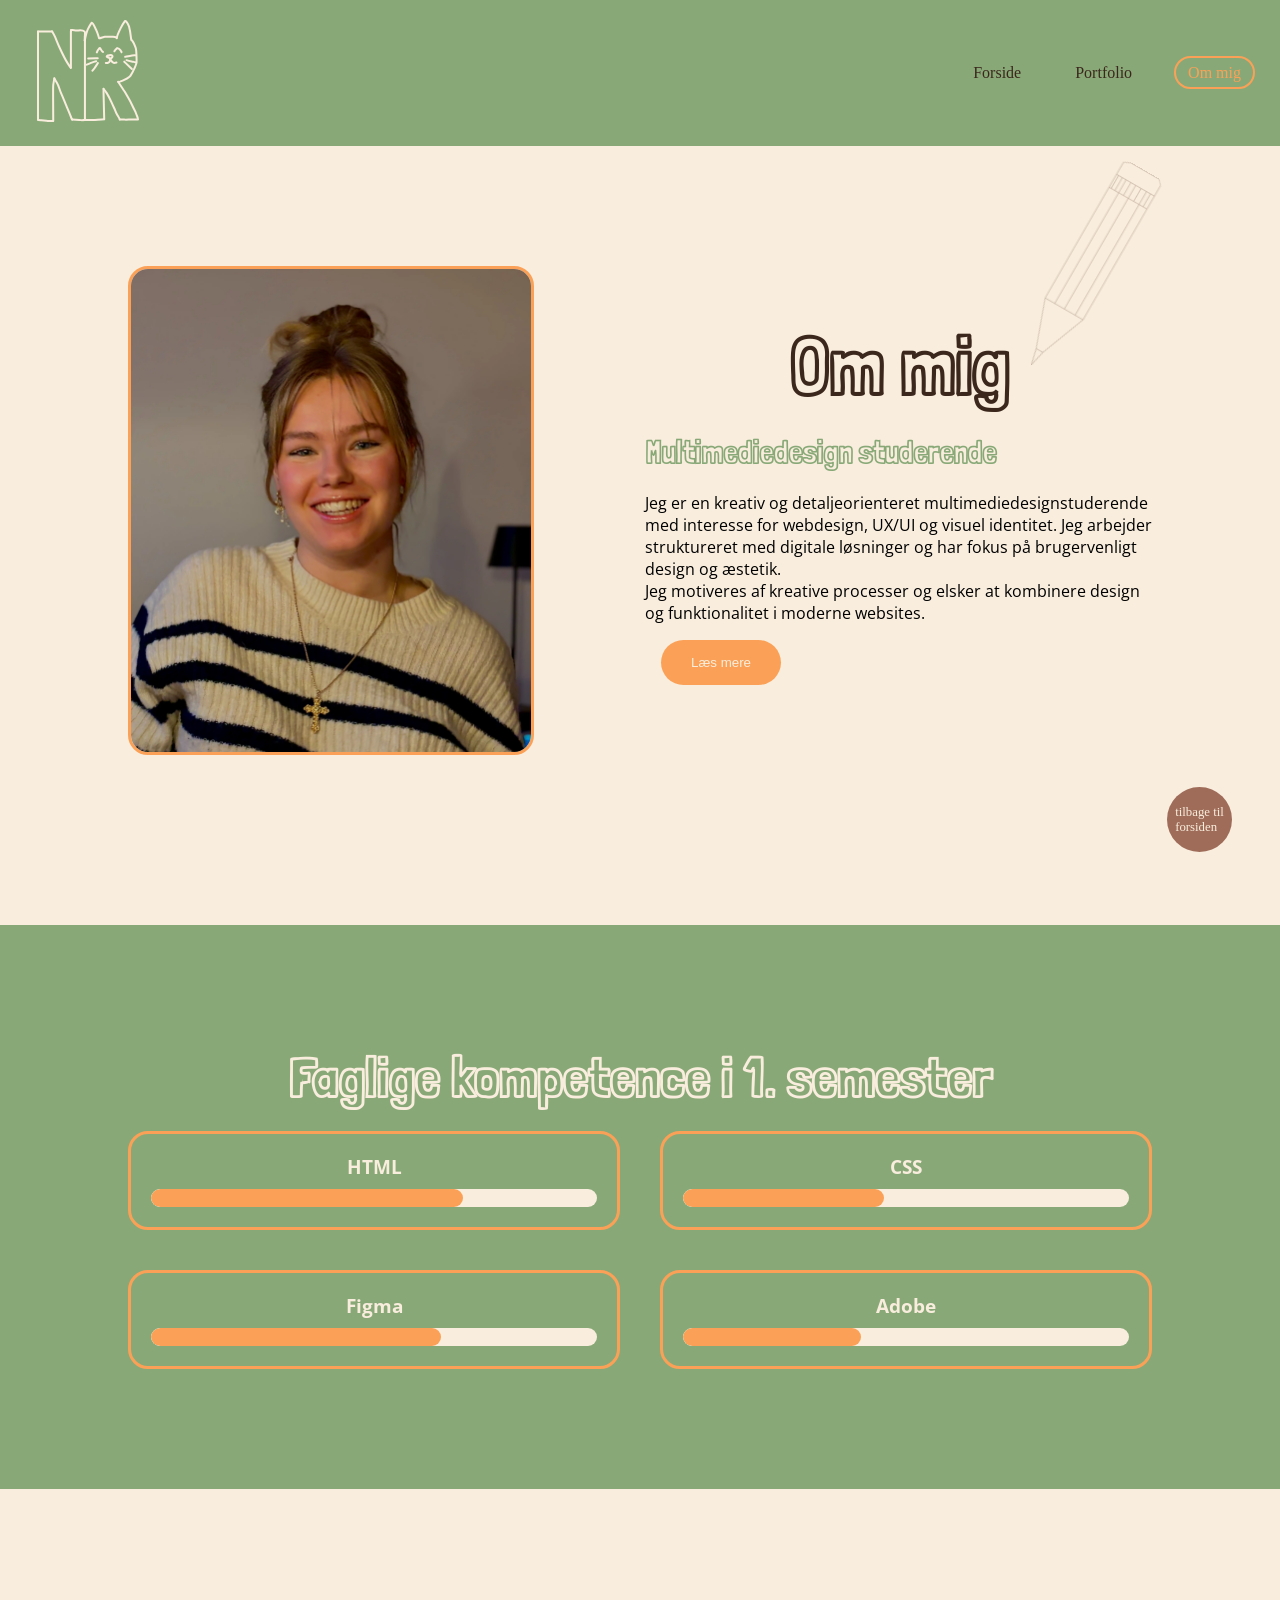
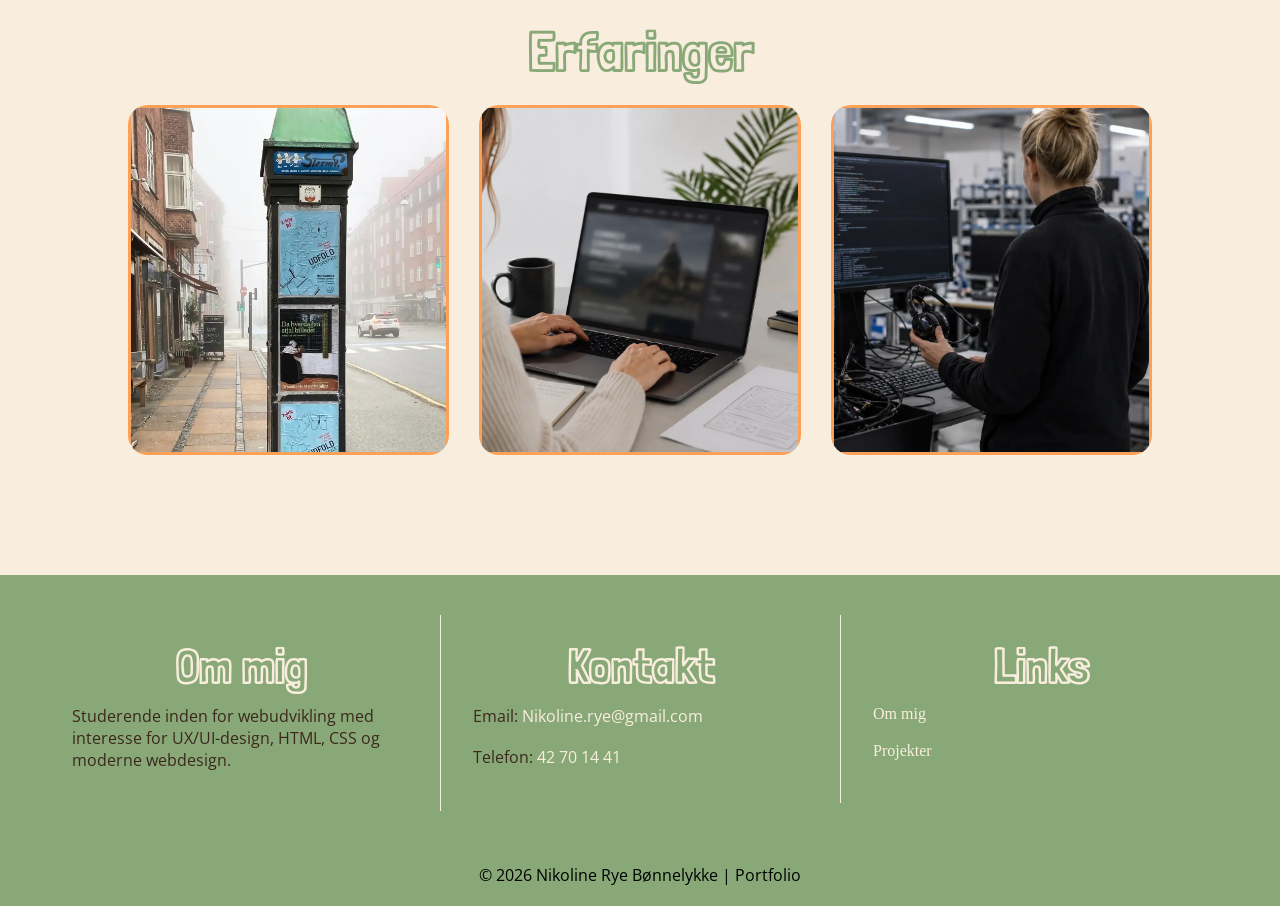
==== om-mig.html @ e0b6332b "Add new profile image and update favicon links across multiple HTML files" ====
<!DOCTYPE html>
<html lang="da">

<head>
    <meta charset="UTF-8">
    <meta name="viewport" content="width=device-width, initial-scale=1.0">

    <title>Portfolio</title>

    <!-- Google Fonts -->
    <link rel="preconnect" href="https://fonts.googleapis.com">
    <link rel="preconnect" href="https://fonts.gstatic.com" crossorigin>
    <link href="https://fonts.googleapis.com/css2?family=Londrina+Outline&display=swap" rel="stylesheet">

    <link rel="preconnect" href="https://fonts.googleapis.com">
    <link rel="preconnect" href="https://fonts.gstatic.com" crossorigin>
    <link href="https://fonts.googleapis.com/css2?family=Open+Sans:ital,wght@0,300..800;1,300..800&display=swap"
        rel="stylesheet">


    <link rel="stylesheet" href="general.css">
    <link rel="stylesheet" href="style.css">
    <link rel="stylesheet" href="burger.css">
    <link rel="stylesheet" href="ommig.css">
    <link rel="icon" type="image/webp"  href="img/kat.webp">
</head>

<body>
    <header class="header">
        <nav class="nav">
            <div class="logo">
                <a href="index.html" aria-label="Gå til forsiden">
                    <svg width="102" height="102" viewBox="0 0 102 102" fill="none" xmlns="http://www.w3.org/2000/svg">
                        <path
                            d="M47.743 20.4476C48.2654 17.8865 49.8294 11.5386 50.7818 9.41805C51.9272 6.86784 53.0078 5.27004 54.1107 3.52959C54.3665 3.12595 54.4786 2.6757 54.7158 2.72143C56.5408 3.07322 57.4393 6.74549 59.3494 10.3191C59.7874 11.2661 60.0985 12.0972 60.5084 13.2928C60.9184 14.4884 61.4176 16.0234 62.1083 18.2194"
                            stroke="black" stroke-width="2" stroke-linecap="round" />
                        <path
                            d="M79.7541 18.2272C79.7884 17.4957 80.3006 14.8927 83.6656 8.12548C85.6965 4.04099 87.279 1.89486 87.7154 1.31406C88.8846 -0.242323 91.171 4.39378 91.9729 6.33094C92.5086 8.25296 93.4986 13.5313 93.9324 17.5037C93.9902 18.0747 94.0758 18.5341 94.2449 19.6762"
                            stroke="black" stroke-width="2" stroke-linecap="round" />
                        <path
                            d="M62.7133 18.2374C63.2188 18.1965 65.4082 17.5014 67.4891 16.8538C68.5334 16.7191 71.7928 16.6357 76.152 16.6868C77.8124 16.7724 78.3528 16.9789 79.6752 17.6877"
                            stroke="black" stroke-width="2" stroke-linecap="round" />
                        <path
                            d="M59.8464 32.3791C59.9934 31.9719 60.92 29.8873 62.2 28.3825C62.4648 28.0711 62.855 28.0813 63.1068 28.229C63.5173 28.7649 64.0916 29.7858 64.8603 30.8508C65.2183 31.2948 65.511 31.543 66.0752 31.962"
                            stroke="black" stroke-width="2" stroke-linecap="round" />
                        <path
                            d="M77.371 31.3162C77.6366 30.8093 78.8972 29.0899 80.2255 28.1293C81.7378 28.5016 82.8919 29.5959 83.3498 30.1782C83.5824 30.5033 83.8154 30.8885 84.5606 32.127"
                            stroke="black" stroke-width="2" stroke-linecap="round" />
                        <path
                            d="M72.6214 35.3517C71.8915 35.3517 70.2428 35.5535 69.8887 36.0146C68.9917 37.1825 72.1832 37.758 73.3742 38.5547C73.9498 38.9397 74.6318 37.8688 75.146 37.2548C75.4023 36.9487 75.5307 36.511 75.4915 36.1529C75.4524 35.7948 75.2116 35.4931 74.9157 35.301C74.6198 35.1089 74.2762 35.0354 73.9028 34.9974C73.5294 34.9593 73.1365 34.959 72.6122 35.4323"
                            stroke="black" stroke-width="2" stroke-linecap="round" />
                        <path
                            d="M73.0412 38.409C73.0412 38.4423 73.0412 39.5469 72.8742 41.2879C72.3733 42.1281 71.5644 42.572 70.6026 42.9562C70.1056 43.0889 69.5905 43.0952 68.8333 42.9515"
                            stroke="black" stroke-width="2" stroke-linecap="round" />
                        <path
                            d="M73.7161 39.1191C73.7161 39.0873 73.7381 39.5462 73.8936 40.4165C74.7982 41.7 75.6693 42.4803 76.5636 42.8235C77.1447 42.953 77.9839 42.9921 79.4726 42.5345"
                            stroke="black" stroke-width="2" stroke-linecap="round" />
                        <path
                            d="M60.7332 38.3691C60.7052 38.3691 60.6773 38.3691 59.1719 38.3691C57.6666 38.3691 54.6846 38.3691 51.1973 38.4569"
                            stroke="black" stroke-width="2" stroke-linecap="round" />
                        <path
                            d="M60.9309 42.9777C60.9186 42.9935 60.9062 43.0092 60.2696 43.9935C59.633 44.9777 58.3726 46.9301 57.4783 48.2267C56.5841 49.5233 56.0942 50.105 55.353 50.7194"
                            stroke="black" stroke-width="2" stroke-linecap="round" />
                        <path
                            d="M59.1865 41.2645C58.4813 41.4016 56.2572 41.9978 54.1227 42.9043C53.5823 43.1391 53.0716 43.347 52.537 43.5565C52.0024 43.766 51.4593 43.9707 49.7502 44.691"
                            stroke="black" stroke-width="2" stroke-linecap="round" />
                        <path
                            d="M87.2613 41.6645C87.2836 41.6859 87.3059 41.7073 88.5077 42.8596C89.7094 44.0119 92.0898 46.2944 94.8691 48.9715"
                            stroke="black" stroke-width="2" stroke-linecap="round" />
                        <path
                            d="M88.1552 36.8572C88.1782 36.8554 88.2012 36.8535 89.4942 36.5865C90.7872 36.3195 93.3494 35.7873 95.1126 35.4965C96.8758 35.2058 97.7623 35.1725 98.9396 35.3825"
                            stroke="black" stroke-width="2" stroke-linecap="round" />
                        <path
                            d="M89.5033 40.1701C90.1836 40.4428 92.3863 41.1562 94.6163 41.5409C95.1828 41.6336 95.7133 41.7337 96.2657 41.8458C96.8182 41.9579 97.3765 42.079 99.1602 42.392"
                            stroke="black" stroke-width="2" stroke-linecap="round" />
                        <path
                            d="M94.5911 20.0082C94.7832 20.2733 95.4788 21.084 96.0089 21.8721C96.9951 23.3382 97.9361 25.9616 98.6175 27.5675C99.1456 28.8124 99.1609 29.8974 99.2643 31.7129C99.3193 32.6779 99.3491 33.4874 99.4397 35.2743C99.6452 39.3233 99.6269 42.2758 99.4338 43.1192C99.1086 44.54 98.4333 46.1873 97.6542 47.9306C95.7744 52.1366 94.2391 54.6142 93.3745 55.8381C92.5254 57.0402 90.4363 58.2704 87.6967 59.7376C86.4171 60.4228 84.8214 61.0346 82.9376 61.6625C82.529 61.7798 82.2592 61.8419 82.0219 61.8919C81.7847 61.942 81.5881 61.9781 81.2008 61.7736"
                            stroke="black" stroke-width="2" stroke-linecap="round" />
                        <path
                            d="M81.2008 61.7736C81.4372 62.1559 82.318 63.4087 84.4154 66.8287C85.8238 69.1253 86.9377 70.5325 87.6017 71.5819C88.7872 73.4555 90.1867 76.0827 91.5431 78.26C92.7767 80.2403 93.6451 81.8218 95.892 86.7642C97.0842 89.3864 97.9253 90.652 98.4513 91.9224C98.9162 93.0455 99.316 94.2668 99.9116 95.6708C100.242 96.5359 100.513 97.2907 100.705 97.8996C100.796 98.2143 100.872 98.5405 100.814 98.6462"
                            stroke="black" stroke-width="2" stroke-linecap="round" />
                        <path
                            d="M101 99.5663C100.986 99.5663 99.5684 99.5663 96.0524 99.5871C91.1901 99.6158 88.151 99.6639 87.728 99.6212C87.5039 99.6067 87.2605 99.6067 86.438 99.5973C85.6154 99.5879 84.2209 99.5691 82.7842 99.5498"
                            stroke="black" stroke-width="2" stroke-linecap="round" />
                        <path
                            d="M82.7843 99.5497C82.6888 99.2136 82.0413 97.926 81.4699 96.8839C80.9335 95.9053 80.4667 95.1898 79.8066 94.0141C79.1233 92.7972 78.6666 91.4727 78.0582 90.0619C77.4885 88.7408 76.2832 86.2679 74.1924 81.6707C71.3108 75.3348 70.4522 74.3697 69.5533 72.8824C68.7202 71.504 68.1118 70.7463 67.5437 70.0611C67.4129 69.8854 67.2825 69.6868 67.1417 69.507C67.0008 69.3272 66.8535 69.1723 66.5505 68.8604"
                            stroke="black" stroke-width="2" stroke-linecap="round" />
                        <path
                            d="M66.5505 68.8604C66.5505 68.9032 66.5505 68.9459 66.5505 69.666C66.5505 70.386 66.5505 71.782 66.6571 76.779C66.7636 81.776 66.9767 90.3317 67.1962 99.1466"
                            stroke="black" stroke-width="2" stroke-linecap="round" />
                        <path
                            d="M67.196 99.1466C66.644 99.1466 64.3511 99.3197 60.5774 99.783C58.5072 100.037 54.8881 100.023 52.8059 100.058C49.6342 99.9647 48.6809 99.9072 47.7152 99.9412C47.3282 99.9753 47.1505 100.043 46.9674 100.114"
                            stroke="black" stroke-width="2" stroke-linecap="round" />
                        <path
                            d="M47.7761 20.407C47.7773 19.4433 47.9139 16.4082 48.0079 13.0847C48.0287 12.3516 47.9168 11.909 47.6479 11.6364C45.1286 9.08231 40.425 11.0571 38.7439 10.4407C37.3849 10.2457 36.4076 10.1015 35.6185 10.0839C35.1597 10.0671 34.5823 10.0345 33.9875 10.001"
                            stroke="black" stroke-width="2" stroke-linecap="round" />
                        <path
                            d="M33.9089 11.4061C33.9089 11.4329 33.9089 11.4596 33.9089 15.3787C33.9089 19.2978 33.9089 27.1083 33.9089 33.1165C33.9089 39.1247 33.9089 43.0939 33.9089 47.8272"
                            stroke="black" stroke-width="2" stroke-linecap="round" />
                        <path
                            d="M33.7202 47.8272C33.4869 47.4317 32.1254 45.5249 30.8996 43.6488C29.3966 41.3487 28.0808 39.4563 22.6389 27.7447C20.5064 23.1553 19.2794 19.7677 18.0548 16.9402C17.3777 15.3559 16.6126 13.8063 15.7485 12.4128C15.512 12.0906 15.2711 11.7535 15.023 11.4061"
                            stroke="black" stroke-width="2" stroke-linecap="round" />
                        <path
                            d="M15.0229 11.4061C14.3386 11.4061 12.3449 11.4061 10.5471 11.4061C8.01561 11.4061 5.59524 11.4061 3.63404 11.4061C2.98414 11.4061 2.00688 11.4061 1 11.4061"
                            stroke="black" stroke-width="2" stroke-linecap="round" />
                        <path
                            d="M16.2392 100.967C16.2392 100.954 16.2392 100.941 16.2203 97.6074C16.2014 94.274 16.1636 87.6204 16.1326 81.8109C16.0762 71.2379 16.1045 65.9916 16.2202 65.1448C16.5669 62.7156 16.9035 60.8662 17.1717 59.4018C17.2379 59.0431 17.2925 58.7084 17.3487 58.3637"
                            stroke="black" stroke-width="2" stroke-linecap="round" />
                        <path
                            d="M17.3493 58.3637C17.5695 58.8855 18.4514 60.4311 19.7703 62.4567C21.575 65.2282 22.5056 69.3443 23.7461 72.3251C25.2889 76.0324 28.0152 82.428 29.3134 85.7323C30.0079 87.5 32.0991 92.1945 33.641 96.1512C33.9026 96.9931 34.1837 97.7074 34.5433 98.4411C34.72 98.7977 34.8851 99.1227 35.1625 99.5923"
                            stroke="black" stroke-width="2" stroke-linecap="round" />
                        <path
                            d="M35.1618 99.5923C36.8162 99.5923 40.8497 99.7128 42.2556 99.9621C42.6271 100.024 43.0367 100.082 44.0128 100.126C44.9889 100.171 46.5191 100.199 48.732 99.8453"
                            stroke="black" stroke-width="2" stroke-linecap="round" />
                        <path
                            d="M47.9393 16.4507C47.9393 16.4837 47.9393 16.5167 47.9393 17.819C47.9393 19.1212 47.9393 21.6918 47.9393 35.0721C47.9393 48.4524 47.9393 72.5645 47.9393 85.3489C47.9393 98.1333 47.9393 98.8592 47.9393 99.6989"
                            stroke="black" stroke-width="2" stroke-linecap="round" />
                        <path
                            d="M1 11.4061C1 13.2255 1 18.3297 1 21.0145C1 24.4523 1 29.2544 1 39.3763C1 52.3874 1 61.6645 1 64.3605C1 72.3673 1 86.6126 1 94.8205C1 95.9642 1 97.2751 1 99.8574"
                            stroke="black" stroke-width="2" stroke-linecap="round" />
                        <path
                            d="M34.0602 10.1263C34.0602 10.1304 34.0602 10.1345 34.0601 10.2743C34.06 10.4141 34.0598 10.6894 34.0127 11.2445"
                            stroke="black" stroke-width="2" stroke-linecap="round" />
                        <path
                            d="M1.19446 100.014C1.68259 100.014 2.93732 100.082 3.76435 100.154C4.28946 100.2 6.39278 100.364 9.23422 100.638C10.7591 100.785 11.311 100.841 11.8536 100.918C12.126 100.954 12.4273 100.977 13.1466 100.991C13.705 101 14.6563 101.011 15.8647 100.976"
                            stroke="black" stroke-width="2" stroke-linecap="round" />
                    </svg>

                </a>
            </div>


            <!-- BURGER MENU -->
            <button class="burger" aria-label="Åbn menu">
                <span class="line"></span>
                <span class="line"></span>
                <span class="line"></span>
            </button>

            <!-- MENU -->
            <ul class="nav-links">
                <li><a href="index.html">Forside</a></li>

                <li class="dropdown">
                    <a href="projekter.html">Portfolio</a>

                    <ul class="dropdown-menu">
                        <!-- Temaer -->
                        <li class="desktop-only"><a href="tema1.html">Tema 1</a></li>
                        <li class="desktop-only"><a href="tema2.html">Tema 2</a></li>
                        <li class="desktop-only"><a href="tema3.html">Tema 3</a></li>
                        <li class="desktop-only"><a href="tema4.html">Tema 4</a></li>
                        <li class="desktop-only"><a href="tema5.html">Tema 5</a></li>
                        <li class="desktop-only"><a href="tema6.html">Tema 6</a></li>
                    </ul>
                </li>

                <li><a href="om-mig.html" class="active">Om mig</a></li>
            </ul>
        </nav>
    </header>
    <main>
        <a href="index.html" class="floating-home">
            tilbage til <br>
            forsiden
        </a>
        <!-- SVG bagrund -->
        <svg class="bg-svg1" height="468" viewBox="0 0 92 468" fill="none" xmlns="http://www.w3.org/2000/svg">
            <path
                d="M39 34.1145L0.5 134.615V400.615M0.5 400.615V431.615M0.5 400.615H10M55 34.1145L91.5 134.615V400.615M91.5 400.615V431.615M91.5 400.615H86.5M91.5 134.615H68.5M0.5 134.615H19.5M39 34.1145L47 0.114521L55 34.1145M39 34.1145H45.5H47H55M19.5 134.615V400.615M19.5 134.615H45.5M19.5 400.615H10M19.5 400.615V431.615M19.5 400.615H32.5M45.5 134.615V400.615M45.5 134.615H68.5M45.5 400.615H57M45.5 400.615H32.5M45.5 400.615V431.615M68.5 134.615V400.615M68.5 400.615H77.5M68.5 400.615V431.615M68.5 400.615H57M0.5 431.615H10M0.5 431.615V457.115L10 467.115H77.5L91.5 460.615V431.615M91.5 431.615H86.5M86.5 400.615V431.615M86.5 400.615H77.5M86.5 431.615H77.5M77.5 400.615V431.615M77.5 431.615H68.5M68.5 431.615H57M57 400.615V431.615M57 431.615H45.5M10 400.615V431.615M10 431.615H19.5M19.5 431.615H32.5M32.5 400.615V431.615M32.5 431.615H45.5"
                stroke="#6B4F3B" />
        </svg>

        <!-- HERO / INTRO -->
        <section class="about-hero">
            <div class="portrait-container">
                <img src="img/portrait.webp" alt="Portræt af mig" class="portrait">
            </div>
            <div class="about-intro">
                <h1>Om mig</h1>
                <h2>Multimediedesign studerende</h2>
                <p>
                    Jeg er en kreativ og detaljeorienteret multimediedesignstuderende
                    med interesse for webdesign, UX/UI og visuel identitet.
                    Jeg arbejder struktureret med digitale løsninger og har fokus på
                    brugervenligt design og æstetik.
                </p>
                <p>
                    Jeg motiveres af kreative processer og elsker at kombinere
                    design og funktionalitet i moderne websites.
                </p>
                <p class="more-text">
                    Mit første semester har været en utrolig stejl og lærerig kurve, hvor jeg har bevæget mig fra de
                    grundlæggende teorier
                    til rent faktisk at kunne bygge funktionelle, digitale løsninger. <br>
                    Jeg har fået en solid forståelse for hele designprocessen – lige fra de indledende faser med
                    research, brugerflows og
                    wireframes, til det visuelle design i mockups og styletiles. Det mest givende har dog været at lære
                    at føre disse
                    designs ud i livet ved hjælp af HTML og CSS. At forstå, hvordan man opbygger et responsivt layout,
                    styrer komplekse
                    gridelementer og skaber dynamiske effekter, har givet mig en helt ny teknisk selvtillid. <br>
                    Semesteret har ikke kun rustet mig med konkrete, praktiske værktøjer, men har også lært mig at tænke
                    som en digital
                    designer: At have øje for detaljen, bevare det visuelle overblik og altid sætte brugeroplevelsen i
                    centrum.
                </p>
                <button class="read-more-btn">Læs mere</button>
            </div>

        </section>

        <!-- FAGLIGE KVALIFIKATIONER -->
        <section class="skills-section">
            <h2>Faglige kompetence i 1. semester</h2>
            <div class="skills-grid">
                <div class="skill-card">
                    <h3>HTML</h3>
                    <div class="skill-bar">
                        <div class="skill-level html"></div>
                    </div>
                </div>
                <div class="skill-card">
                    <h3>CSS</h3>
                    <div class="skill-bar">
                        <div class="skill-level css"></div>
                    </div>
                </div>
                <div class="skill-card">
                    <h3>Figma</h3>
                    <div class="skill-bar">
                        <div class="skill-level figma"></div>
                    </div>
                </div>
                <div class="skill-card">
                    <h3>Adobe</h3>
                    <div class="skill-bar">
                        <div class="skill-level adobe"></div>
                    </div>
                </div>
            </div>

        </section>

        <!-- ERFARINGER -->
        <section class="experience-section">
            <h2>Erfaringer</h2>
            <div class="experience-grid">
                <!-- ERFARING 1 -->
                <div class="experience-card">
                    <img src="img/design-udfold.webp" alt="Design-udfold">
                    <div class="experience-overlay">
                        <h3>Design B</h3>
                        <p>
                            Erfaring med ideudvikling til et GoCard for min gamle HF hvor vi hver især skulle komme med
                            et udkast til et muligt GoCard skolen kunne reklamere med.
                            Min ide og færdige produkt blev udvalgt og var skolens GoCard i skoleåret 2023-24. Jeg lærte
                            om konceptudvikling, målgruppe, idegenerering og prototyper.
                        </p>
                    </div>
                </div>

                <!-- ERFARING 2 -->
                <div class="experience-card">
                    <img src="img/marketing-invisio.webp" alt="marketing hos invisio">
                    <div class="experience-overlay">
                        <h3>Marketing/web</h3>
                        <p>
                           Jeg har været ansat som medhjælper i marketing i firmaet INVISIO, hvor jeg hjalp dem med udskiftning af gamle img filer på deres website til nye. 
                           Jeg hjalp også med oversættelser på deres website samt arbejde med en smule struktur og design i samarbejde med en grafisk designer.
                        </p>
                    </div>
                </div>

                <!-- ERFARING 3 -->
                <div class="experience-card">
                    <img src="img/produktion og test.webp" alt="test afdeling i inviso">
                    <div class="experience-overlay">
                        <h3>Produktion og test</h3>
                        <p>
                            Jeg er ansat i firmaet INVISIO i deres produktionsafdeling og arbejder i test teamet, hvor jeg igennem en kode som en ingeninør har kodet, 
                            tester headsets og kabler, så de kan godkendes og gå videre til udviklingsafdelingen. 
                        </p>
                    </div>
                </div>
            </div>
        </section>
    </main>
    <footer class="footer">
        <div class="footer-content">

            <div class="footer-section">
                <h3>Om mig</h3>
                <p>
                    Studerende inden for webudvikling med interesse for
                    UX/UI-design, HTML, CSS og moderne webdesign.
                </p>
            </div>

            <div class="footer-section">
                <h3>Kontakt</h3>
                <p>Email:
                    <a href="mailto:Nikoline.rye@gmail.com">
                        Nikoline.rye@gmail.com
                    </a>
                </p>
                <p>
                    Telefon:
                    <a href="tel:+4542701441">42 70 14 41</a>
                </p>
            </div>

            <div class="footer-section">
                <h3>Links</h3>
                <ul>
                    <li><a href="om-mig.html">Om mig</a></li>
                    <li><a href="projekter.html">Projekter</a></li>
                </ul>
            </div>

        </div>

        <div class="footer-bottom">
            <p>&copy; 2026 Nikoline Rye Bønnelykke | Portfolio</p>
        </div>
    </footer>
    <script src="script.js"></script>
</body>
---- general.css ----
/* RESET */

* {
  margin: 0;
  padding: 0;
  box-sizing: border-box;
}

img {
  width: 100%;
  height: auto;
  display: block;
  border: 3px solid var(--cream);
}

/* FARVER */

:root {
  --dark-brown: #3c271d;
  --brown: #9f6c59;
  --beige: #f9eddd;
  --cream: #fba157;
  --dusty-green: #88a977;
}

/* font */
h1 {
  font-family: "Londrina Outline", sans-serif;
  font-size: 5rem;
  margin-bottom: 20px;
  color: var(--dark-brown);
  text-align: center;
}
h2 {
  font-family: "Londrina Outline", sans-serif;
  color: var(--dusty-green);
  text-align: center;
  font-size: 3.5rem;
  margin-bottom: 20px;
}

h3 {
  font-family: "Open Sans", sans-serif;
  color: var(--dusty-green);
  text-align: center;
  margin-bottom: 10px;
}
p {
  font-family: "Open Sans", sans-serif;
  color: black;
}

.floating-home {
  position: fixed;
  bottom: 3rem;
  right: 3rem;

  width: 65px;
  height: 65px;

  display: flex;
  justify-content: center;
  align-items: center;

  border-radius: 50%;

  background: var(--brown);
  color: var(--beige);

  font-size: 0.8rem;
  text-decoration: none;

  z-index: 1000;
}

.floating-home:hover {
  background: var(--dusty-green);
  color: var(--beige);
}

/* header */
.header {
  background-color: var(--dusty-green);
  width: 100%;
}

/* BODY */
html,
body {
  height: 100%;
}

body {
  background-color: var(--beige);
  min-height: 100vh;
}

/* logo */
.logo {
  width: 150px;
  height: auto;
}
.logo svg path {
  stroke: var(--beige); /* ændre farven på mit logo igennem svg */
}

/* footer */
.footer {
  padding: 40px 20px 20px;
  background: var(--dusty-green);
}
.footer h3 {
  color: var(--beige);
  font-family: "Londrina Outline", sans-serif;
  font-size: 3rem;
}

.footer-content {
  display: grid;
  grid-template-columns: repeat(3, 1fr);
  max-width: 1200px;
  margin: 0 auto;
  align-items: start;
}

.footer-section {
  padding: 1.5rem 2rem;
  text-align: left; /* align h3, p and lists */
}

/* Skillelinje mellem kolonnerne i footeren.
   Selektoren bruger den tilstødende søskende-selector (+),
   som vælger en `.footer-section`, der står direkte efter
   en anden `.footer-section`. Det betyder, at reglen ikke rammer den første kolonne,
   men kun den anden og tredje kolonne i footeren.
*/
.footer-section + .footer-section {
  border-left: 1px solid var(--beige); 
}

.footer-section p,
.footer-section li {
  margin: 0 0 1.2rem 0;
  color: var(--dark-brown);
}

.footer-section ul {
  list-style: none;
  padding: 0;
}

.footer-section a {
  color: var(--beige);
  text-decoration: none;
}

.footer-section a:hover {
  text-decoration: underline;
}

.footer-bottom {
  text-align: center;
  margin-top: 30px;
  padding-top: 20px;
}

/* mobil */
@media (max-width: 800px) {
  .footer-content {
    grid-template-columns: 1fr;
    text-align: center;
  }
}
---- style.css ----
/* Mobil */
@media (max-width: 800px) {
  h1 {
    font-family: "Londrina Outline", sans-serif;
    font-size: 3rem;
    line-height: 1.1;
    margin-bottom: 20px;
    color: var(--dark-brown);
  }
  h2 {
    font-family: "Londrina Outline", sans-serif;
    text-align: center;
    font-size: 2rem;
  }

  p {
    font-size: 0.7rem;
    font-family: "Open Sans", sans-serif;
  }
}
/* SVG BAGGRUND */
.bg-svg {
  position: absolute;
  opacity: 0.2;
  pointer-events: none;
  z-index: 0;
}

.bg-svg text {
  font-size: 18px;
  fill: var(--brown);
  letter-spacing: 1px;
}

.bg-svg1 {
  position: fixed;
  width: 170%; /* ryk vandret */
  height: 25%; /* størrelse */
  opacity: 0.5;
  rotate: 210deg;
  top: 155px; /* ryk ned */
  pointer-events: none;
  z-index: -1;
}

.bg-svg2 {
  position: fixed;
  width: 150%; /* ryk vandret */
  height: 25%; /* størrelse */
  opacity: 0.5;
  rotate: 60deg;
  top: 130px; /* ryk ned */
  pointer-events: none;
}

.bg-svg3 {
  position: fixed;
  width: 190%; /* ryk vandret */
  height: 15%; /* størrelse */
  opacity: 0.5;
  rotate: 60deg;
  top: 210px; /* ryk ned */
  pointer-events: none;
}

/* HERO */
.hero {
  background-image: url(img/bagrund-forside.webp);
  background-size: cover;
  background-position: center top;
  background-repeat: no-repeat;
  min-height: 60vh;
}

.hero-btn {
  text-decoration: none;
  background: var(--brown);
  color: var(--beige);
  padding: 15px 30px;
  border-radius: 50px;
  transition: 0.3s;
  /* knappen rykkes specifikt */
  position: relative;
  left: 320px;
  top: 370px;
}

.hero-btn:hover {
  background: var(--dusty-green);
}

/* SECTIONS */
section {
  padding: 120px 10%;
}

/* info section */
.info-section {
  display: grid;
  grid-template-columns: 1fr;
  gap: 40px;
  min-height: 90vh;
  align-items: center;
  padding: 120px 10%;
  text-align: left;
  margin-bottom: 80px;
}
.info-section > div:first-child {
  display: flex;
  flex-direction: column;
  justify-content: center;
}

.info-section p h1 {
  max-width: 400px;
  font-size: 1.1rem;
  margin-bottom: 30px;
  color: #3e2c23;
  text-align: center;
}

.info-right {
  display: flex;
  justify-content: center;
}

.info-image {
  width: 380px;
  height: 500px;
  background-image: url("img/forside-section.webp");
  background-size: cover;
  background-position: center;
  border-radius: 30px;
  filter: saturate(0.9) contrast(1.05);
  box-shadow: 0 30px 80px rgba(0, 0, 0, 0.2);
  position: relative;
  border: var(--cream) solid;
}

/* info box knap */
.info-btn {
  display: inline-flex;
  align-items: center;
  justify-content: center;
  width: fit-content;
  text-decoration: none;
  background: var(--brown);
  color: var(--beige);
  padding: 15px 30px;
  border-radius: 50px;
  transition: 0.3s;
}
.info-btn:hover {
  background: var(--dusty-green);
}

/* billede og links til some */

.image-section {
  position: relative;
  display: flex;
  justify-content: center;
  align-items: center;
  background-image: url("img/insta.webp");
  background-position: center;
  background-size: cover;
  background-repeat: no-repeat;
  overflow: hidden;
  min-height: 20rem;
  margin-top: 15rem;
}

.image-section::before {
  content: "";
  position: absolute;
  inset: 0;
  background: inherit;
  filter: blur(5px);
  transform: scale(1.1);
  z-index: 0;
}

.image-section::after {
  content: "";
  position: absolute;
  inset: 0;
  background: rgba(0, 0, 0, 0.4);
  z-index: 1;
}
.social-overlay {
  position: relative;
  z-index: 2;
  display: flex;
  flex-direction: column;
  justify-content: center;
  align-items: center;
  gap: 15px;
}
.social-overlay a {
  color: var(--beige);
  text-decoration: none;
  font-size: 1rem;
  padding: 10px 10px;
  border: 1px solid var(--beige);
  border-radius: 50px;
  transition: 0.3s;
}

/* tema projekter på forsiden */
.cards {
  display: flex;
  gap: 40px;
  justify-content: center;
  flex-wrap: wrap;
}

.card {
  width: 320px;
  border-radius: 20px;
  overflow: hidden;
  background-color: var(--beige);
  box-shadow: 2px 2px 20px #988e7f;
  transition: 0.4s;
}

.card:hover {
  transform: translateY(-10px);
}

.img {
  width: 100%;
  height: 180px;
  padding: 8px;
  box-sizing: border-box;
}

.img img {
  width: 100%;
  height: 100%;
  object-fit: cover;
  display: block;
  border-radius: 8px;
}

.card-content {
  padding: 30px;
}

.card h3 {
  font-size: 2.5rem;
  margin-bottom: 15px;
  color: var(--dusty-green);
  font-family: "Londrina Outline", sans-serif;
}

.card p {
  line-height: 1.7;
  margin-bottom: 25px;
  color: black;
}

.buttons {
  display: flex;
  gap: 10px;
}

.buttons a,
.buttons button {
  padding: 12px 18px;
  border: none;
  border-radius: 10px;
  cursor: pointer;
  text-decoration: none;
  background: var(--brown);
  color: var(--beige);
  transition: 0.3s;
}

.buttons a:hover,
.buttons button:hover {
  background: var(--dusty-green);
}

/* POPUP BAGGRUND */
.popup {
  display: none;
  position: fixed;
  top: 0;
  left: 0;
  width: 100%;
  height: 100%;
  background: #3e2c2396;
  justify-content: center;
  align-items: center;
  z-index: 9999;
}

/* SELVE BOXEN */

.popup-content {
  background: var(--beige);
  padding: 2rem;
  border-radius: 20px;
  width: 90%;
  max-width: 500px;
  min-height: 500px;
}

/* KNAP */
.popup-btn {
  display: block;
  margin: 1.5rem;
  padding: 12px;
  border-radius: 10px;
  background: var(--brown);
  color: var(--beige); /* tekstfarven, så den kan læses */
  text-decoration: none;
  transition: 0.3s ease;
  text-align: center;
}

.popup-btn:hover {
  background: var(--dusty-green);
}

/**************** DESKTOP ****************************/

@media (min-width: 800px) {
  /* SVG BAGGRUND */
  .bg-svg {
    position: absolute;
    top: 1500px; /* ryk den ned */
    opacity: 0.5;
    pointer-events: none;
  }
  .bg-svg text {
    font-size: 18px;
    fill: var(--brown);
    letter-spacing: 1px;
  }

  /* hero */
  .hero {
    min-height: 90vh;
    display: flex;
    justify-content: center;
    align-items: center;
    text-align: center;
    padding: 50px 20px;

    /* bagrund på forsiden */
    background-image: url("img/image.webp");
    background-size: cover;
    background-position: center;
    background-repeat: no-repeat;
  }
  .hero-btn {
    text-decoration: none;
    background: var(--brown);
    color: var(--beige);
    padding: 15px 30px;
    border-radius: 50px;
    transition: 0.3s;
    /* knappen rykkes specifikt */
    position: relative;
    left: 130px;
    top: 160px;
  }

  /* info section */
  .info-section {
    display: grid;
    grid-template-columns: 1fr 1fr;
    min-height: 90vh;
    align-items: center;
    padding: 120px 10%;
    text-align: left;
  }
  .info-title {
    font-size: 4rem;
    line-height: 1;
    color: var(--brown);
    position: relative;
    text-align: left;
  }

  .info-text {
    max-width: 400px;
    font-size: 1.1rem;
    color: var(--dark-brown);
    position: relative;
    text-align: left;
  }

  .info-right img {
    width: 380px;
    height: 500px;
    object-fit: cover;
    border-radius: 30px;
    border: var(--cream) solid;
    display: block;
  }
  /* info box knap */
  .info-btn {
    position: relative;
    left: 815px;
    z-index: 1;
  }

  /* billede og links til some */
  .social-overlay a:hover {
    background: transparent;
    color: var(--cream);
  }
  .image-section {
    min-height: 450px;
  }

  .social-overlay {
    display: flex;
    justify-content: center;
    gap: 40px;
  }

  .social-overlay a {
    font-size: 1.2rem;
  }

  /* projects */

  .cards {
    display: grid;
    grid-template-columns: 1fr 1fr 1fr;
    margin: 5rem;
    margin-top: 5rem;
  }
}
---- burger.css ----
/* NAVIGATION menu */

nav {
  display: flex;
  justify-content: space-between;
  align-items: center;
  padding: 25px;
}

nav ul {
  display: flex;
  list-style: none; /* fjerner punkter foran links */
  gap: 30px;
}

nav a {
  text-decoration: none;
  color: var(--dark-brown);
  font-weight: 500;
  transition: 0.3s;
  padding: 6px 12px;
  border-radius: 999px;
}

nav a.active {
  border: 2px solid var(--cream);
  color: var(--cream);
}

nav a:hover {
  color: var(--beige);
}

/* Dropdown menu */
.dropdown {
  position: relative;
}

.dropdown-menu {
  opacity: 0;
  visibility: hidden;
  position: absolute;
  background-color: var(--brown);
  min-width: 180px;
  padding: 0.1rem;
  list-style: none;
  z-index: 999;
  transition: 0.3s ease;
  display: flex;
  flex-direction: column; /* GØR DEN LODRET */
}

.dropdown-menu li a {
  display: block;
  padding: 0.2rem;
  color: var(--beige);
  text-decoration: none;
}

.dropdown-menu li a:hover {
  background-color: var(--dusty-green);
}

.dropdown:hover .dropdown-menu {
  opacity: 1;
  visibility: visible;
}

/*********** NAVIGATION (DESKTOP) ******************/
header {
  position: sticky;
  top: 0;
  background: rgba(245, 230, 211, 0.9);
  backdrop-filter: blur(10px);
  z-index: 100;
}

.nav {
  display: flex;
  justify-content: space-between;
  align-items: center;
  padding: 20px 25px;
}

/************* BURGER (DEFAULT HIDDEN) *****************/
.burger {
  width: 30px;
  height: 20px;
  cursor: pointer;
  display: none;
  background: transparent;
  border: none;
  flex-direction: column;
  justify-content: space-between;
}

.burger .line {
  width: 100%;
  height: 2px;
  background: var(--dark-brown);
  transition: 0.3s ease;
}

/*************** MOBILE **********************/
@media (max-width: 800px) {
  .desktop-only {
    display: none;
  }

  .nav-links {
    display: none;
    position: absolute;
    top: 70px;
    right: 0;
    flex-direction: column;
    background: var(--beige);
    width: 220px;
    padding: 20px;
    gap: 20px;
    z-index: 99;
  }

  .burger {
    display: flex;
  }

  nav.active .nav-links {
    display: flex;
  }

  nav.active .nav-links li {
    text-align: right;
  }

  nav.active .nav-links a {
    font-size: 18px;
    color: var(--dark-brown);
  }

  .burger.active .line:nth-child(1) {
    transform: rotate(45deg) translate(5px, 5px);
  }

  .burger.active .line:nth-child(2) {
    opacity: 0;
  }

  .burger.active .line:nth-child(3) {
    transform: rotate(-45deg) translate(5px, -5px);
  }
}
---- ommig.css ----
/* portrait */
.portrait {
  width: 80%;
  border-radius: 20px; /* afrunder hjørner */
  object-fit: cover;
  border: 3px solid var(--cream);
}

/* about me */

.about-intro h2 {
    font-size: 2rem;
    text-align: left;
}
/* læs mere */
.more-text {
  display: none;
}

/* 2. Denne klasse vil JavaScript give teksten, når man klikker */
.more-text.show {
  display: block;
}

/* Din knap-styling (behold bare denne) */
.read-more-btn {
  text-decoration: none;
  background: var(--cream);
  color: var(--beige);
  padding: 15px 30px;
  border-radius: 50px;
  transition: 0.3s;
  border: 0rem;
  font-family: sans-serif;
  margin: 1rem;
  cursor: pointer; /* Gør at musen bliver til en hånd, når man holder over */
}
.read-more-btn:hover {
  background: #af703c;
}

/* erfarings kort */
.experience-overlay {
  position: absolute;
  inset: 0;

  background: rgba(62, 44, 35, 0.6);
  color: white;

  display: grid;
  place-content: center;
  text-align: center;

  padding: 20px;

  opacity: 1;
  transition: none;
}

/* SKILLS */

.skills-section {
  margin-bottom: 10px;
  background-color: var(--dusty-green);
  width: 100%;
  padding: 120px 10%; 
  z-index: 1;
}
.skills-section h2 {
    color: var(--beige);
}
.skills-grid {
  display: grid;
  gap: 40px;
}

.skill-card {
  background: var(--dusty-green);
  padding: 20px;
  border-radius: 20px;
  backdrop-filter: blur(10px);
  border: 3px solid var(--cream);
}

/* BARS */
.skill-bar {
  width: 100%;
  height: 18px;
  background: var(--beige);
  border-radius: 20px;
  overflow: hidden;
}

.skill-level {
  height: 100%;
  background: var(--cream);
  border-radius: 20px;
}
.skill-card h3 {
  color: var(--beige);
}

/* PROCENTER */

.html {
  width: 70%;
}

.css {
  width: 45%;
}

.figma {
  width: 65%;
}

.adobe {
  width: 40%;
}


/*  OM MIG desktop  */
@media (min-width: 800px) {
  .skills-grid {
    grid-template-columns: repeat(2, 1fr);
  }

  .experience-grid {
    grid-template-columns: repeat(3, 1fr);
  }
  .about-hero {
    display: grid;
    gap: 10px;
    align-items: center;
    margin-bottom: 50px;
    grid-template-columns: 1fr 1fr;
  }
} /* End of media query */

/* ERFARINGER */
.experience-grid {
  display: grid;
  gap: 30px;
}

.experience-card {
  position: relative;
  overflow: hidden;
  border-radius: 20px;
}

.experience-card img {
  width: 100%;
  height: 350px;
  object-fit: cover;
  display: block;
}
.experience-card p {
  color: var(--beige);
}
/* OVERLAY */
.experience-overlay {
  position: absolute;
  inset: 0;
  background: rgba(62, 44, 35, 0.75);
  color: white;
  display: grid;
  place-content: center;
  text-align: center;
  padding: 30px;
  opacity: 1;
  transition: none;
}
.experience-card:hover .experience-overlay {
  opacity: 1;
}

@media (min-width: 800px) {
  .experience-overlay {
    opacity: 0;
    transition: 0.4s ease;
  }
  .experience-card:hover .experience-overlay {
    opacity: 1;
  }
}
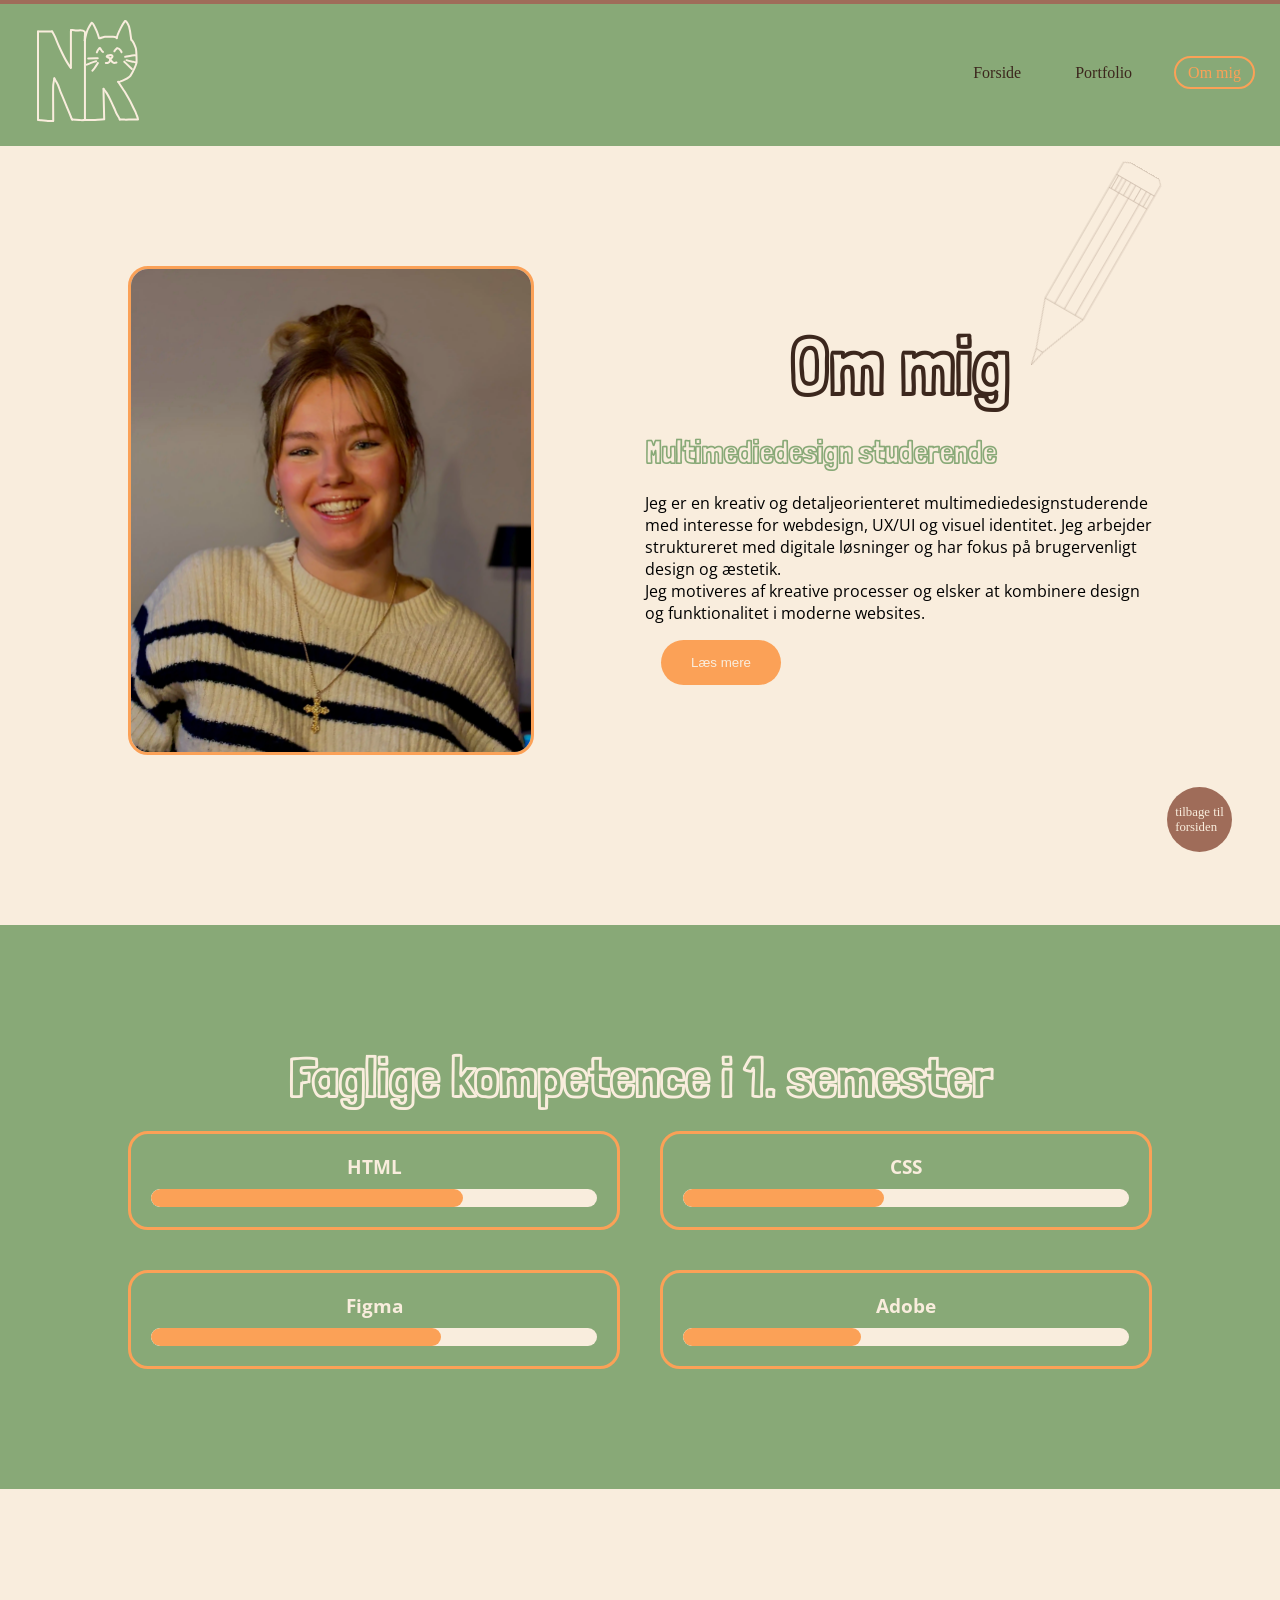
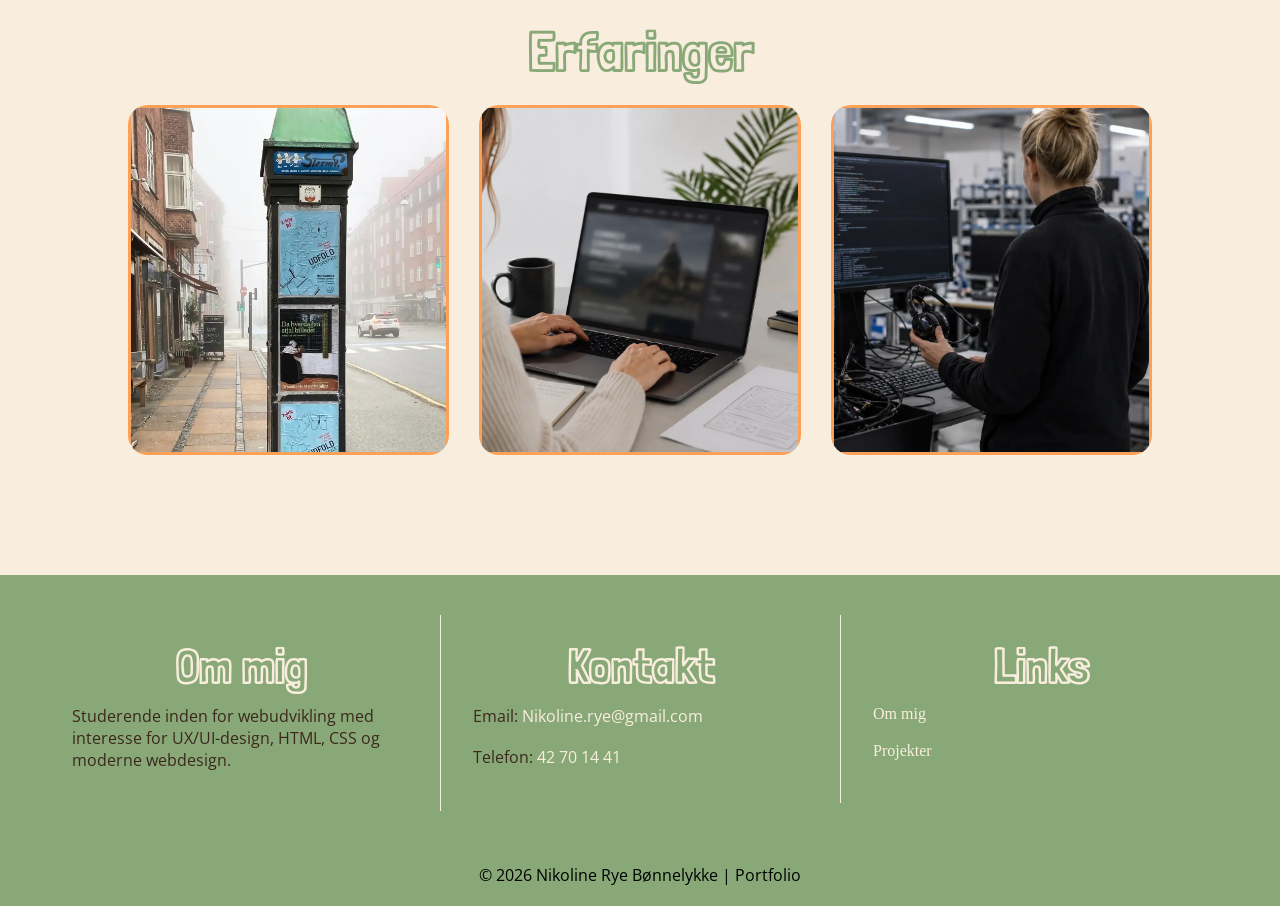
==== commit 6eafeaaa: "Refactor HTML structure and improve content formatting across multiple theme files; add missing newl" ====
--- a/om-mig.html
+++ b/om-mig.html
@@ -22,7 +22,7 @@
     <link rel="stylesheet" href="style.css">
     <link rel="stylesheet" href="burger.css">
     <link rel="stylesheet" href="ommig.css">
-    <link rel="icon" type="image/webp"  href="img/kat.webp">
+    <link rel="icon" type="image/webp" href="img/kat.webp">
 </head>
 
 <body>
@@ -266,8 +266,10 @@
                     <div class="experience-overlay">
                         <h3>Marketing/web</h3>
                         <p>
-                           Jeg har været ansat som medhjælper i marketing i firmaet INVISIO, hvor jeg hjalp dem med udskiftning af gamle img filer på deres website til nye. 
-                           Jeg hjalp også med oversættelser på deres website samt arbejde med en smule struktur og design i samarbejde med en grafisk designer.
+                            Jeg har været ansat som medhjælper i marketing i firmaet INVISIO, hvor jeg hjalp dem med
+                            udskiftning af gamle img filer på deres website til nye.
+                            Jeg hjalp også med oversættelser på deres website samt arbejde med en smule struktur og
+                            design i samarbejde med en grafisk designer.
                         </p>
                     </div>
                 </div>
@@ -278,8 +280,9 @@
                     <div class="experience-overlay">
                         <h3>Produktion og test</h3>
                         <p>
-                            Jeg er ansat i firmaet INVISIO i deres produktionsafdeling og arbejder i test teamet, hvor jeg igennem en kode som en ingeninør har kodet, 
-                            tester headsets og kabler, så de kan godkendes og gå videre til udviklingsafdelingen. 
+                            Jeg er ansat i firmaet INVISIO i deres produktionsafdeling og arbejder i test teamet, hvor
+                            jeg igennem en kode som en ingeninør har kodet,
+                            tester headsets og kabler, så de kan godkendes og gå videre til udviklingsafdelingen.
                         </p>
                     </div>
                 </div>
--- a/general.css
+++ b/general.css
@@ -50,6 +50,25 @@
   color: black;
 }
 
+/* scroll - hvor langt du er nået på siden */
+html::before {
+  content: "";
+  inset: 0;
+  position: fixed;
+  background-color: var(--brown);
+  block-size: 4px;
+  animation: sizeprogress linear both;
+  animation-timeline: scroll();
+  transform-origin: 0 0;
+  z-index: 1000;
+}
+@keyframes sizeprogress {
+  from {
+    scale: 0 1;
+  }
+}
+
+/* knap der viser dig tilbage til forsiden */
 .floating-home {
   position: fixed;
   bottom: 3rem;
@@ -135,7 +154,7 @@
    men kun den anden og tredje kolonne i footeren.
 */
 .footer-section + .footer-section {
-  border-left: 1px solid var(--beige); 
+  border-left: 1px solid var(--beige);
 }
 
 .footer-section p,
--- a/ommig.css
+++ b/ommig.css
@@ -9,8 +9,8 @@
 /* about me */
 
 .about-intro h2 {
-    font-size: 2rem;
-    text-align: left;
+  font-size: 2rem;
+  text-align: left;
 }
 /* læs mere */
 .more-text {
@@ -63,11 +63,11 @@
   margin-bottom: 10px;
   background-color: var(--dusty-green);
   width: 100%;
-  padding: 120px 10%; 
+  padding: 120px 10%;
   z-index: 1;
 }
 .skills-section h2 {
-    color: var(--beige);
+  color: var(--beige);
 }
 .skills-grid {
   display: grid;
@@ -117,7 +117,6 @@
 .adobe {
   width: 40%;
 }
-
 
 /*  OM MIG desktop  */
 @media (min-width: 800px) {
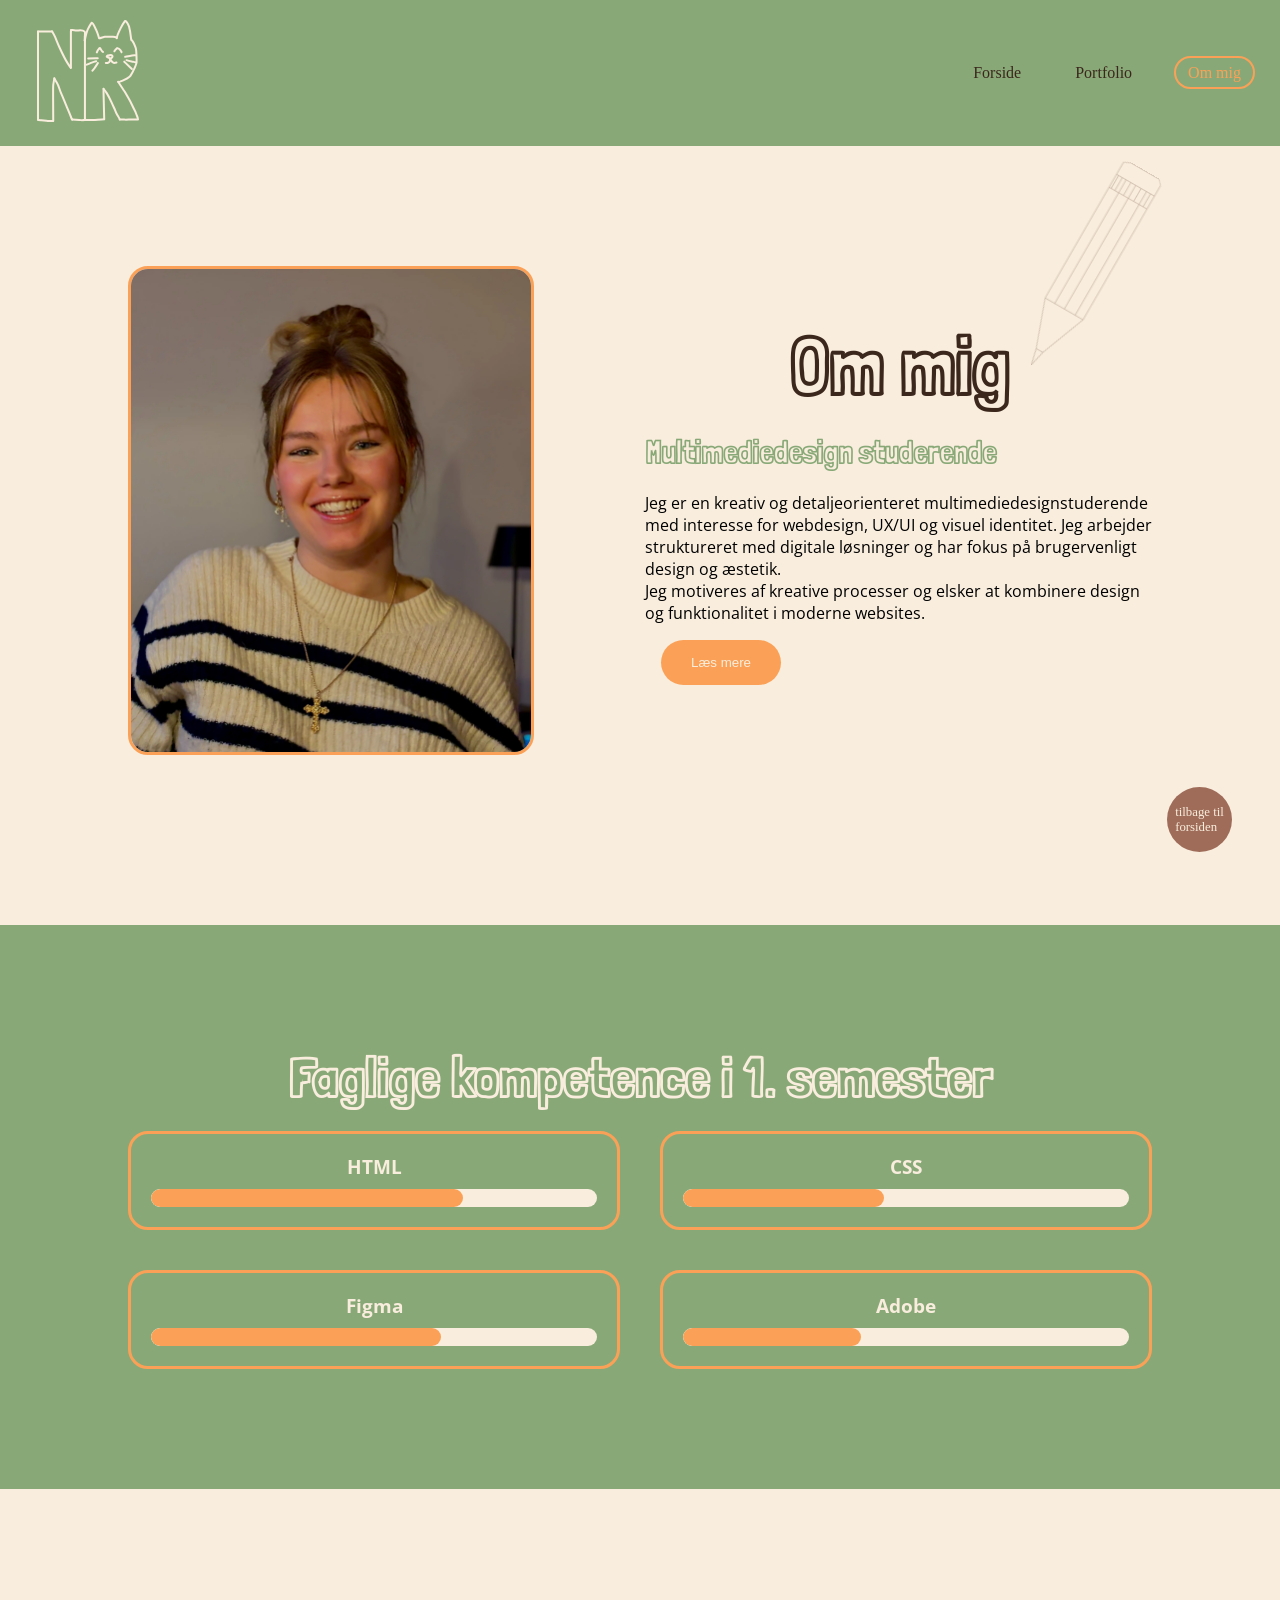
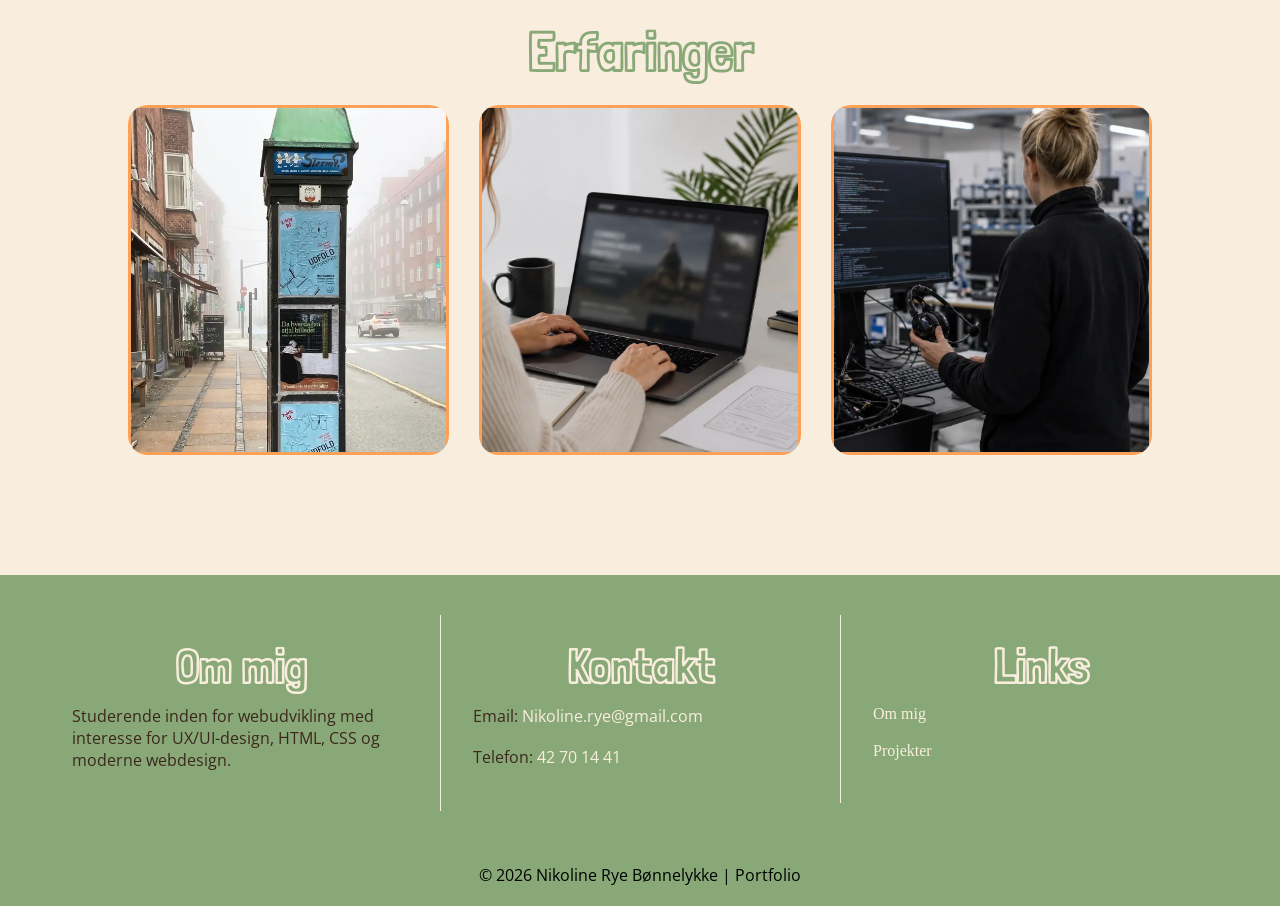
==== commit 812f54d5: "Add scroll progress bar and update image dimensions in temaer.css for improved layout" ====
--- a/om-mig.html
+++ b/om-mig.html
@@ -26,6 +26,9 @@
 </head>
 
 <body>
+    <!-- scroll bar -->
+    <div class="progress-bar"></div>
+
     <header class="header">
         <nav class="nav">
             <div class="logo">
--- a/general.css
+++ b/general.css
@@ -50,7 +50,7 @@
   color: black;
 }
 
-/* scroll - hvor langt du er nået på siden */
+/* scroll - hvor langt du er nået på siden 
 html::before {
   content: "";
   inset: 0;
@@ -67,6 +67,17 @@
     scale: 0 1;
   }
 }
+*/
+
+.progress-bar {
+  position: fixed;
+  top: 0;
+  left: 0;
+  width: 0%;
+  height: 4px;
+  background-color: var(--brown);
+  z-index: 9999;
+}
 
 /* knap der viser dig tilbage til forsiden */
 .floating-home {
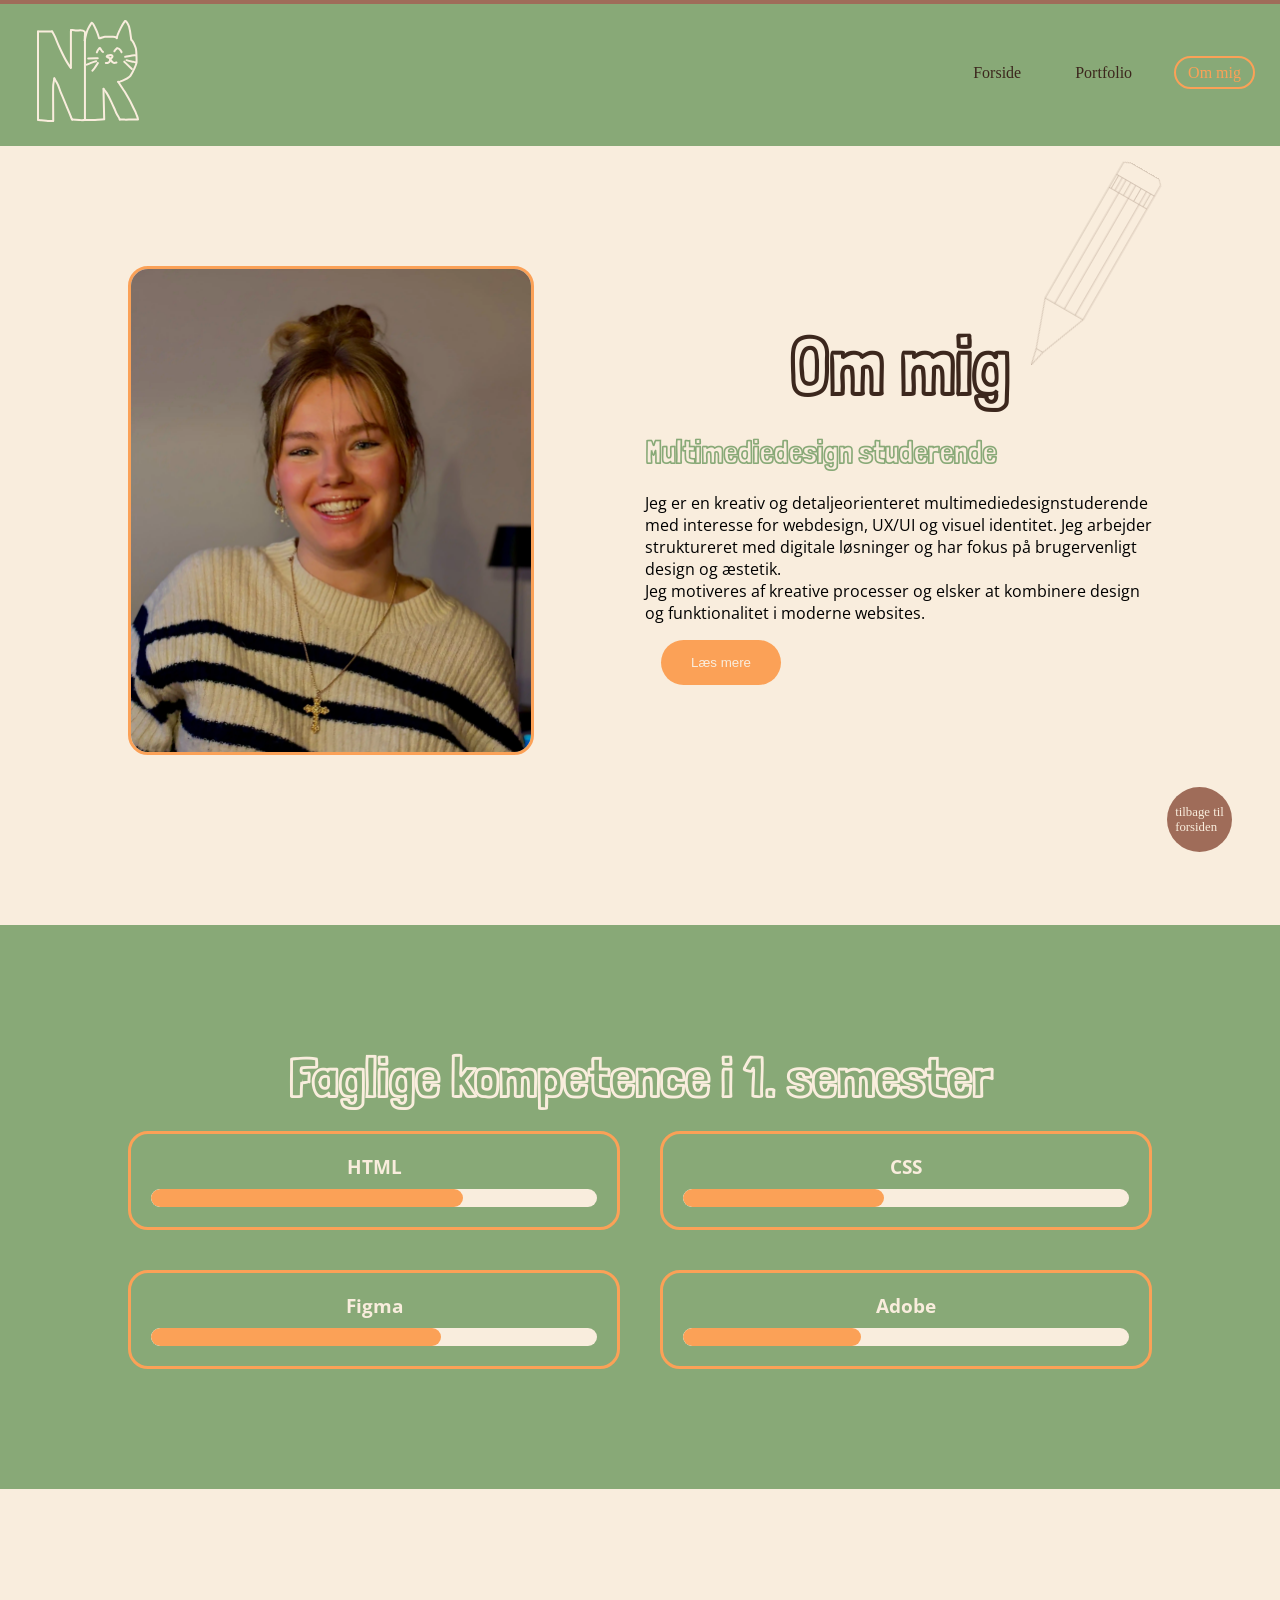
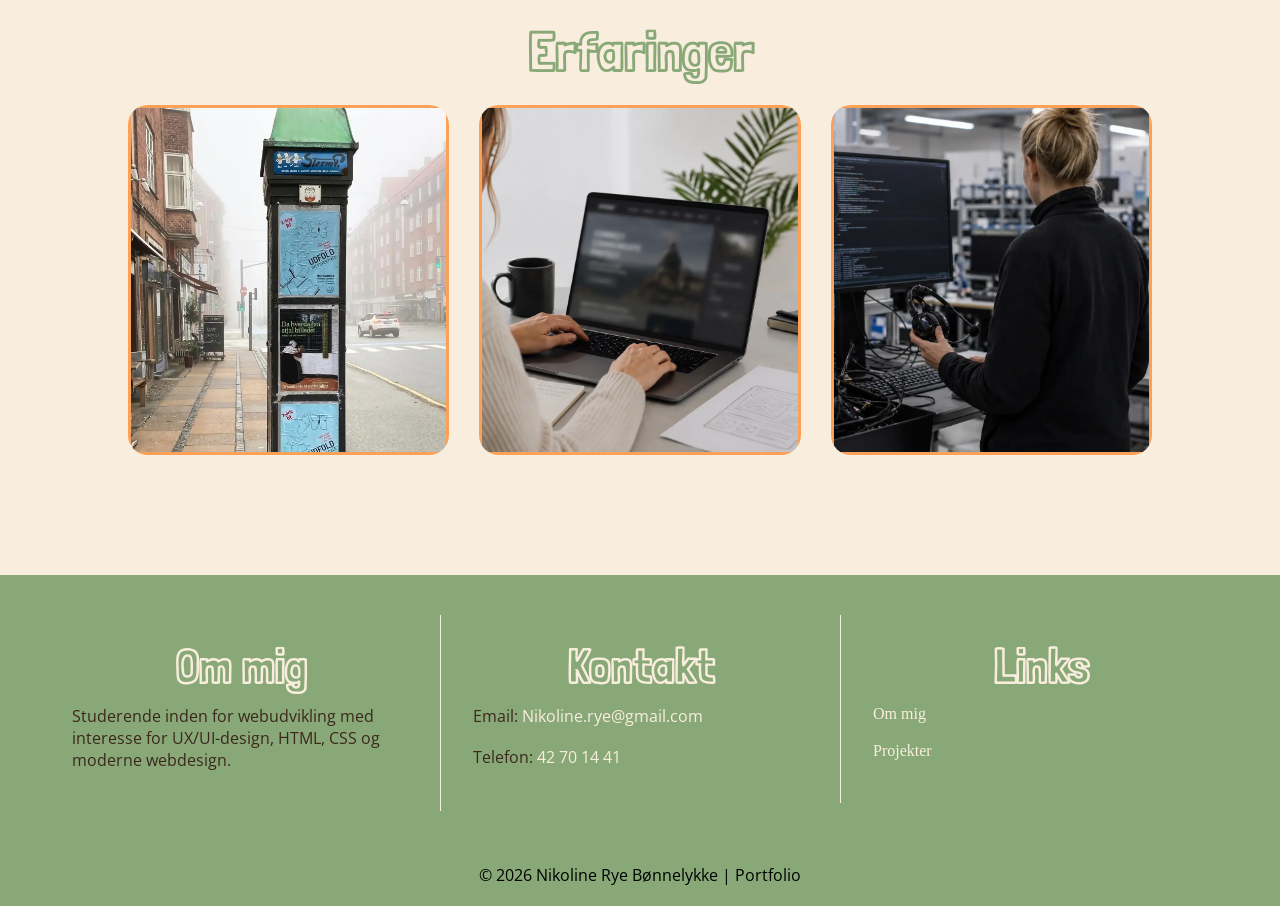
==== commit 55a5b92b: "Remove scroll progress bar implementation from HTML and CSS files for cleaner layout" ====
--- a/om-mig.html
+++ b/om-mig.html
@@ -26,8 +26,7 @@
 </head>
 
 <body>
-    <!-- scroll bar -->
-    <div class="progress-bar"></div>
+
 
     <header class="header">
         <nav class="nav">
--- a/general.css
+++ b/general.css
@@ -50,7 +50,7 @@
   color: black;
 }
 
-/* scroll - hvor langt du er nået på siden 
+/* scroll - hvor langt du er nået på siden */
 html::before {
   content: "";
   inset: 0;
@@ -66,17 +66,6 @@
   from {
     scale: 0 1;
   }
-}
-*/
-
-.progress-bar {
-  position: fixed;
-  top: 0;
-  left: 0;
-  width: 0%;
-  height: 4px;
-  background-color: var(--brown);
-  z-index: 9999;
 }
 
 /* knap der viser dig tilbage til forsiden */
--- a/style.css
+++ b/style.css
@@ -24,6 +24,8 @@
   opacity: 0.2;
   pointer-events: none;
   z-index: 0;
+  margin-top: 5rem;
+  margin-bottom: 5rem;
 }
 
 .bg-svg text {
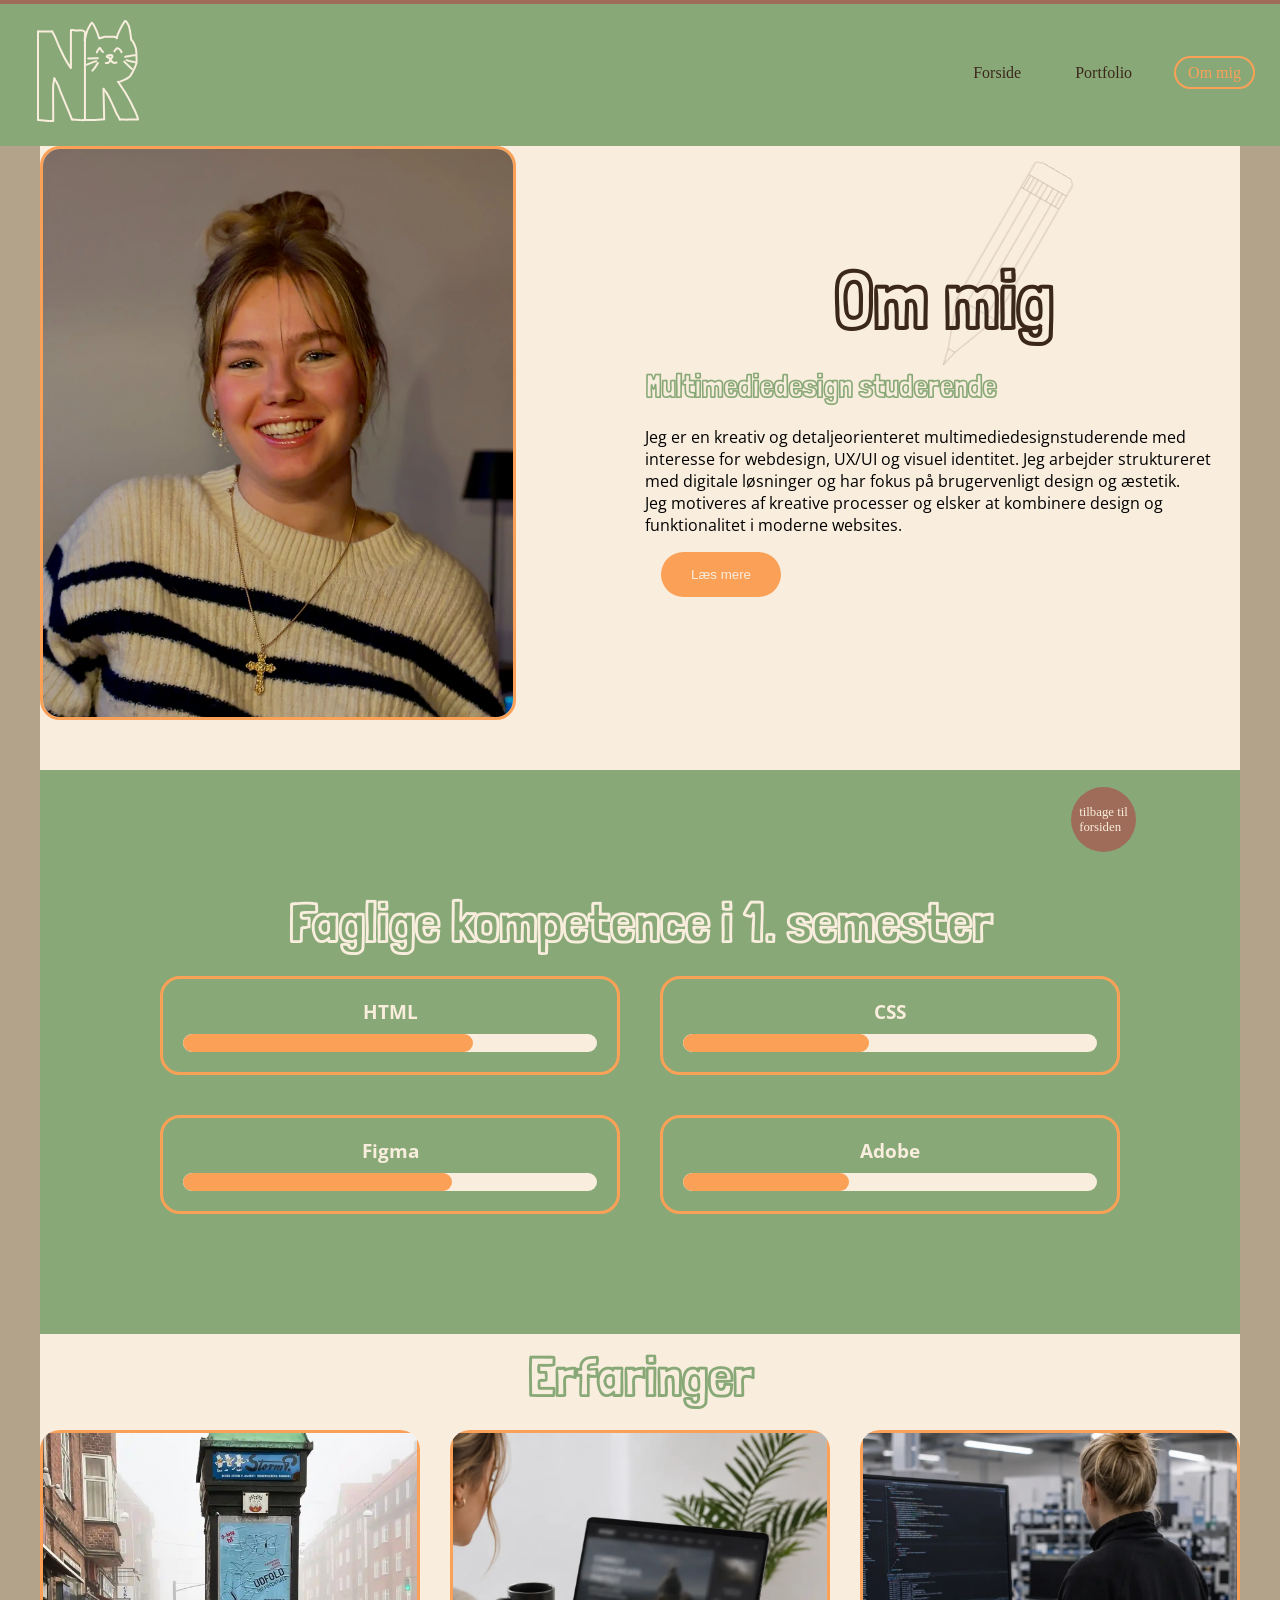
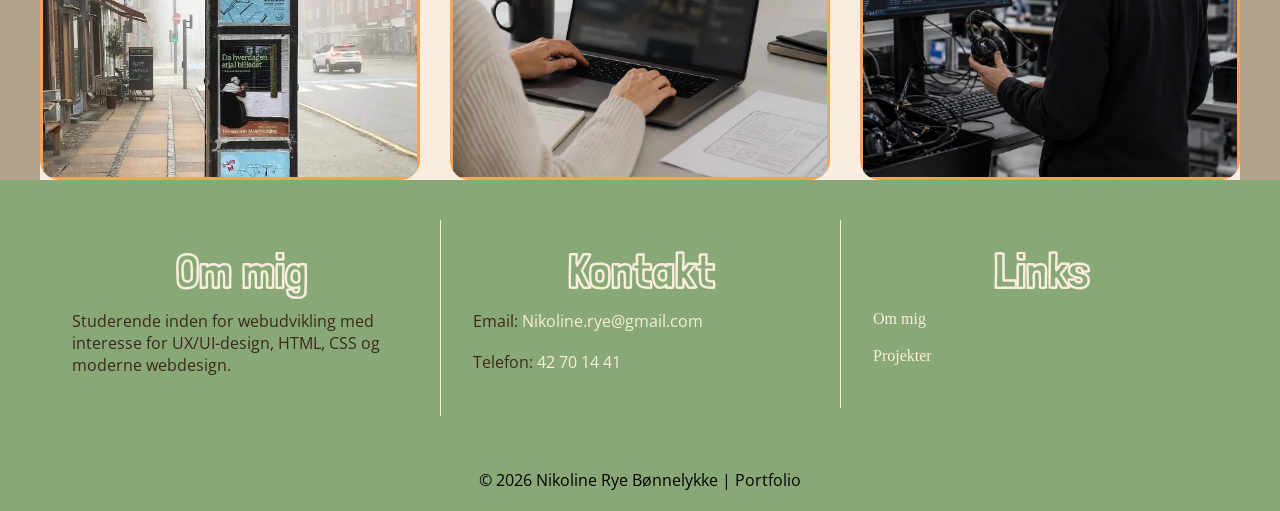
==== commit af6bd861: "Update viewport meta tag with descriptive content for improved SEO and clarity; adjust CSS for read-" ====
--- a/om-mig.html
+++ b/om-mig.html
@@ -3,7 +3,9 @@
 
 <head>
     <meta charset="UTF-8">
-    <meta name="viewport" content="width=device-width, initial-scale=1.0">
+    <meta name="viewport"
+        content="Portefølje af Nikoline Rye B. Se mine projekter og designprocesser inden for webudvikling og digitalt design fra dette semester.">
+
 
     <title>Portfolio</title>
 
@@ -283,7 +285,7 @@
                         <h3>Produktion og test</h3>
                         <p>
                             Jeg er ansat i firmaet INVISIO i deres produktionsafdeling og arbejder i test teamet, hvor
-                            jeg igennem en kode som en ingeninør har kodet,
+                            jeg igennem et program som en ingeninør har programeret,
                             tester headsets og kabler, så de kan godkendes og gå videre til udviklingsafdelingen.
                         </p>
                     </div>
--- a/general.css
+++ b/general.css
@@ -68,11 +68,68 @@
   }
 }
 
+/* SVG BAGGRUNDe */
+.bg-svg {
+  position: absolute;
+  top: 10%; /* Juster denne procent for at rykke bølgen op/ned i din main */
+  left: 0;
+  width: 100%; /* Strækker bølgen ud til kanterne */
+  height: auto; /* Bevarer proportionerne, så teksten ikke bliver strukket grimt */
+  opacity: 0.2;
+  pointer-events: none;
+  z-index: 0; /* Lægger den i baggrunden */
+}
+
+.bg-svg text {
+  font-size: 18px;
+  fill: var(--brown);
+  letter-spacing: 1px;
+}
+
+/* om mig */
+.bg-svg1 {
+  position: fixed;
+  width: 150%; /* ryk vandret */
+  height: 25%; /* størrelse */
+  opacity: 0.5;
+  rotate: 210deg;
+  top: 155px; /* ryk ned */
+  pointer-events: none;
+}
+
+/* projekter */
+.bg-svg2 {
+  position: fixed;
+  width: 150%; /* ryk vandret */
+  height: 25%; /* størrelse */
+  opacity: 0.5;
+  rotate: 90deg;
+  top: 155px; /* ryk ned */
+  pointer-events: none;
+  z-index: 1;
+}
+
+/* tema */
+.bg-svg3 {
+  position: fixed;
+  width: 160%; /* ryk vandret */
+  height: 10%; /* størrelse */
+  opacity: 0.5;
+  rotate: 60deg;
+  top: 210px; /* ryk ned */
+  pointer-events: none;
+}
+
+main > *:not(svg) {
+  position: relative;
+  z-index: 10; /* Lægger alt tekst/indhold øverst */
+}
+
 /* knap der viser dig tilbage til forsiden */
 .floating-home {
   position: fixed;
   bottom: 3rem;
-  right: 3rem;
+  right: 9rem;
 
   width: 65px;
   height: 65px;
@@ -95,23 +152,31 @@
 .floating-home:hover {
   background: var(--dusty-green);
   color: var(--beige);
+}
+
+html,
+body {
+  height: 100%;
+  margin: 0;
+}
+
+body {
+  display: flex;
+  flex-direction: column;
+  background: #b4a38b;
+}
+main {
+  position: relative;
+  background: var(--beige);
+  max-width: 1200px;
+  margin: 0 auto;
+  width: 100%;
 }
 
 /* header */
 .header {
   background-color: var(--dusty-green);
   width: 100%;
-}
-
-/* BODY */
-html,
-body {
-  height: 100%;
-}
-
-body {
-  background-color: var(--beige);
-  min-height: 100vh;
 }
 
 /* logo */
@@ -189,4 +254,42 @@
     grid-template-columns: 1fr;
     text-align: center;
   }
-}
+
+  /* tema */
+  .bg-svg3 {
+    position: fixed;
+    width: 160%; /* ryk vandret */
+    height: 10%; /* størrelse */
+    opacity: 0.5;
+    rotate: 60deg;
+    top: 210px; /* ryk ned */
+    pointer-events: none;
+    z-index: -1;
+  }
+
+  /* knap der viser dig tilbage til forsiden */
+  .floating-home {
+    position: fixed;
+    bottom: 3rem;
+    right: 3rem;
+
+    display: flex;
+    justify-content: center;
+    align-items: center;
+
+    border-radius: 50%;
+
+    background: var(--brown);
+    color: var(--beige);
+
+    font-size: 0.8rem;
+    text-decoration: none;
+
+    z-index: 1000;
+  }
+
+  .floating-home:hover {
+    background: var(--dusty-green);
+    color: var(--beige);
+  }
+}
--- a/style.css
+++ b/style.css
@@ -17,52 +17,6 @@
     font-size: 0.7rem;
     font-family: "Open Sans", sans-serif;
   }
-}
-/* SVG BAGGRUND */
-.bg-svg {
-  position: absolute;
-  opacity: 0.2;
-  pointer-events: none;
-  z-index: 0;
-  margin-top: 5rem;
-  margin-bottom: 5rem;
-}
-
-.bg-svg text {
-  font-size: 18px;
-  fill: var(--brown);
-  letter-spacing: 1px;
-}
-
-.bg-svg1 {
-  position: fixed;
-  width: 170%; /* ryk vandret */
-  height: 25%; /* størrelse */
-  opacity: 0.5;
-  rotate: 210deg;
-  top: 155px; /* ryk ned */
-  pointer-events: none;
-  z-index: -1;
-}
-
-.bg-svg2 {
-  position: fixed;
-  width: 150%; /* ryk vandret */
-  height: 25%; /* størrelse */
-  opacity: 0.5;
-  rotate: 60deg;
-  top: 130px; /* ryk ned */
-  pointer-events: none;
-}
-
-.bg-svg3 {
-  position: fixed;
-  width: 190%; /* ryk vandret */
-  height: 15%; /* størrelse */
-  opacity: 0.5;
-  rotate: 60deg;
-  top: 210px; /* ryk ned */
-  pointer-events: none;
 }
 
 /* HERO */
@@ -89,11 +43,6 @@
 
 .hero-btn:hover {
   background: var(--dusty-green);
-}
-
-/* SECTIONS */
-section {
-  padding: 120px 10%;
 }
 
 /* info section */
@@ -107,53 +56,41 @@
   text-align: left;
   margin-bottom: 80px;
 }
-.info-section > div:first-child {
-  display: flex;
-  flex-direction: column;
-  justify-content: center;
-}
-
-.info-section p h1 {
-  max-width: 400px;
+
+.info-section h1 {
+  font-size: 3.5rem;
+  color: var(--brown);
+}
+
+.info-section p {
   font-size: 1.1rem;
-  margin-bottom: 30px;
-  color: #3e2c23;
-  text-align: center;
+  color: var(--dark-brown);
 }
 
 .info-right {
-  display: flex;
-  justify-content: center;
-}
-
-.info-image {
-  width: 380px;
-  height: 500px;
-  background-image: url("img/forside-section.webp");
-  background-size: cover;
-  background-position: center;
+  position: relative;
+}
+
+.info-right img {
+  width: 100%;
+  display: block;
   border-radius: 30px;
-  filter: saturate(0.9) contrast(1.05);
-  box-shadow: 0 30px 80px rgba(0, 0, 0, 0.2);
-  position: relative;
-  border: var(--cream) solid;
-}
-
-/* info box knap */
+}
+
 .info-btn {
-  display: inline-flex;
-  align-items: center;
-  justify-content: center;
-  width: fit-content;
-  text-decoration: none;
+  position: absolute;
+  top: 90%;
+  left: 50%;
+  transform: translate(-50%, -50%);
+
   background: var(--brown);
   color: var(--beige);
   padding: 15px 30px;
   border-radius: 50px;
-  transition: 0.3s;
+  text-decoration: none;
 }
 .info-btn:hover {
-  background: var(--dusty-green);
+  background-color: var(--dusty-green);
 }
 
 /* billede og links til some */
@@ -168,8 +105,9 @@
   background-size: cover;
   background-repeat: no-repeat;
   overflow: hidden;
-  min-height: 20rem;
-  margin-top: 15rem;
+  margin-top: 5rem;
+  margin-bottom: 5rem;
+  height: 15rem;
 }
 
 .image-section::before {
@@ -209,6 +147,9 @@
 }
 
 /* tema projekter på forsiden */
+.projects-section {
+  margin: 5rem;
+}
 .cards {
   display: flex;
   gap: 40px;
@@ -369,29 +310,11 @@
     top: 160px;
   }
 
-  /* info section */
+  /* info section. */
   .info-section {
-    display: grid;
     grid-template-columns: 1fr 1fr;
-    min-height: 90vh;
     align-items: center;
-    padding: 120px 10%;
-    text-align: left;
-  }
-  .info-title {
-    font-size: 4rem;
-    line-height: 1;
-    color: var(--brown);
-    position: relative;
-    text-align: left;
-  }
-
-  .info-text {
-    max-width: 400px;
-    font-size: 1.1rem;
-    color: var(--dark-brown);
-    position: relative;
-    text-align: left;
+    gap: 6rem;
   }
 
   .info-right img {
@@ -400,16 +323,20 @@
     object-fit: cover;
     border-radius: 30px;
     border: var(--cream) solid;
-    display: block;
-  }
-  /* info box knap */
+  }
   .info-btn {
-    position: relative;
-    left: 815px;
-    z-index: 1;
+    position: absolute;
+    top: 90%;
+    left: 50%;
+    transform: translate(-50%, -50%);
   }
 
   /* billede og links til some */
+  .image-section {
+    margin-top: 20rem;
+    margin-bottom: 10rem;
+    height: 15rem;
+  }
   .social-overlay a:hover {
     background: transparent;
     color: var(--cream);
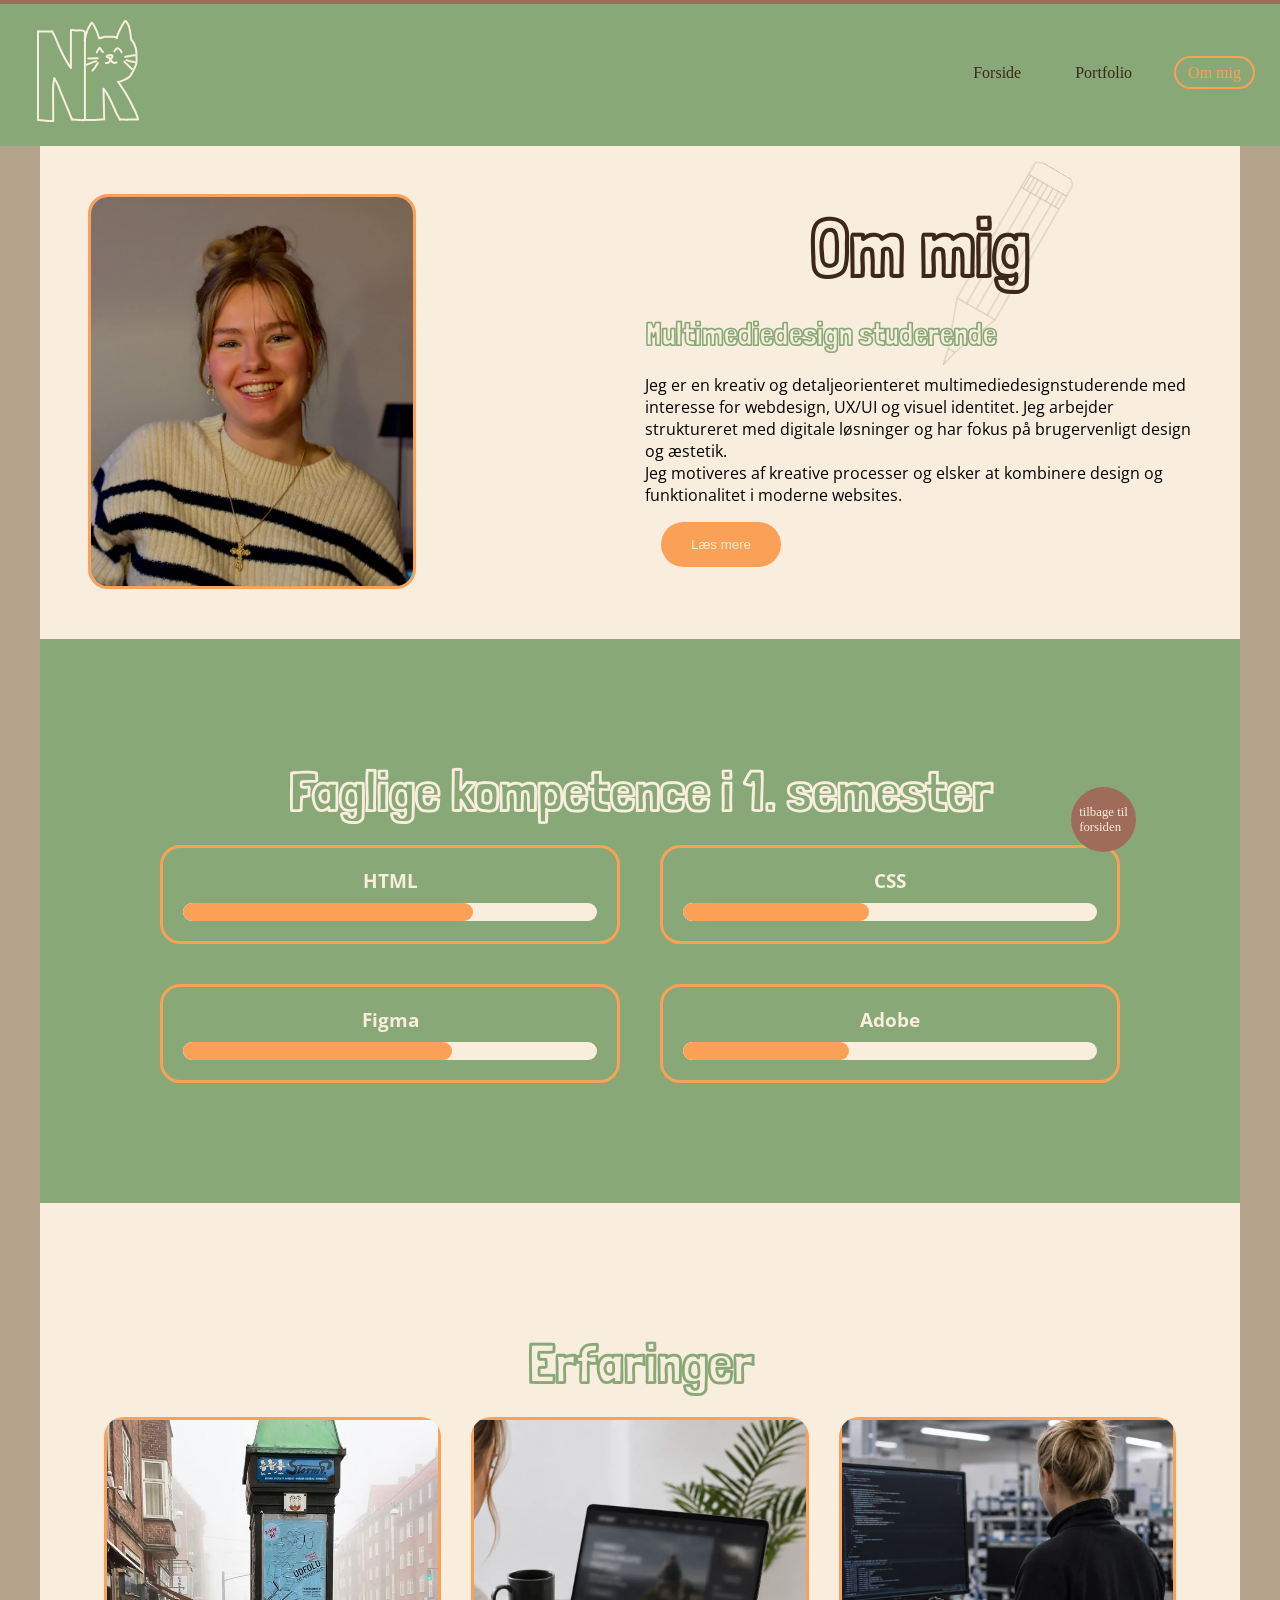
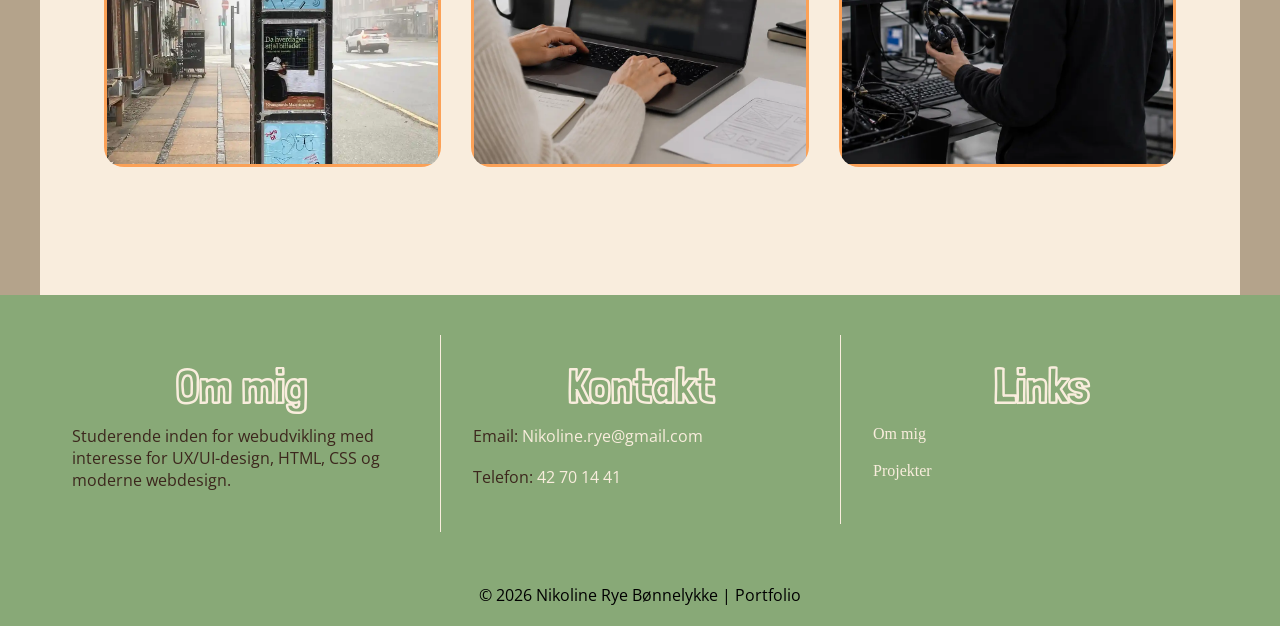
==== commit 9a7786a6: "Add noindex meta tag to multiple HTML files for SEO optimization; improve content formatting for bet" ====
--- a/om-mig.html
+++ b/om-mig.html
@@ -3,9 +3,10 @@
 
 <head>
     <meta charset="UTF-8">
-    <meta name="viewport"
+    <meta name="viewport" content="width=device-width, initial-scale=1.0">
+    <meta name="roberts" content="noindex">
+    <meta name="description"
         content="Portefølje af Nikoline Rye B. Se mine projekter og designprocesser inden for webudvikling og digitalt design fra dette semester.">
-
 
     <title>Portfolio</title>
 
--- a/general.css
+++ b/general.css
@@ -146,7 +146,7 @@
   font-size: 0.8rem;
   text-decoration: none;
 
-  z-index: 1000;
+  z-index: 100000;
 }
 
 .floating-home:hover {
--- a/ommig.css
+++ b/ommig.css
@@ -1,6 +1,11 @@
+
+.about-hero {
+margin: 3rem;
+}
+
 /* portrait */
 .portrait {
-  width: 80%;
+  width: 60%;
   border-radius: 20px; /* afrunder hjørner */
   object-fit: cover;
   border: 3px solid var(--cream);
@@ -64,7 +69,7 @@
   background-color: var(--dusty-green);
   width: 100%;
   padding: 120px 10%;
-  z-index: 1;
+  z-index: 1000;
 }
 .skills-section h2 {
   color: var(--beige);
@@ -116,6 +121,13 @@
 
 .adobe {
   width: 40%;
+}
+
+
+.experience-section {
+  margin: 4rem;
+  margin-bottom: 8rem;
+  margin-top: 8rem;
 }
 
 /*  OM MIG desktop  */
